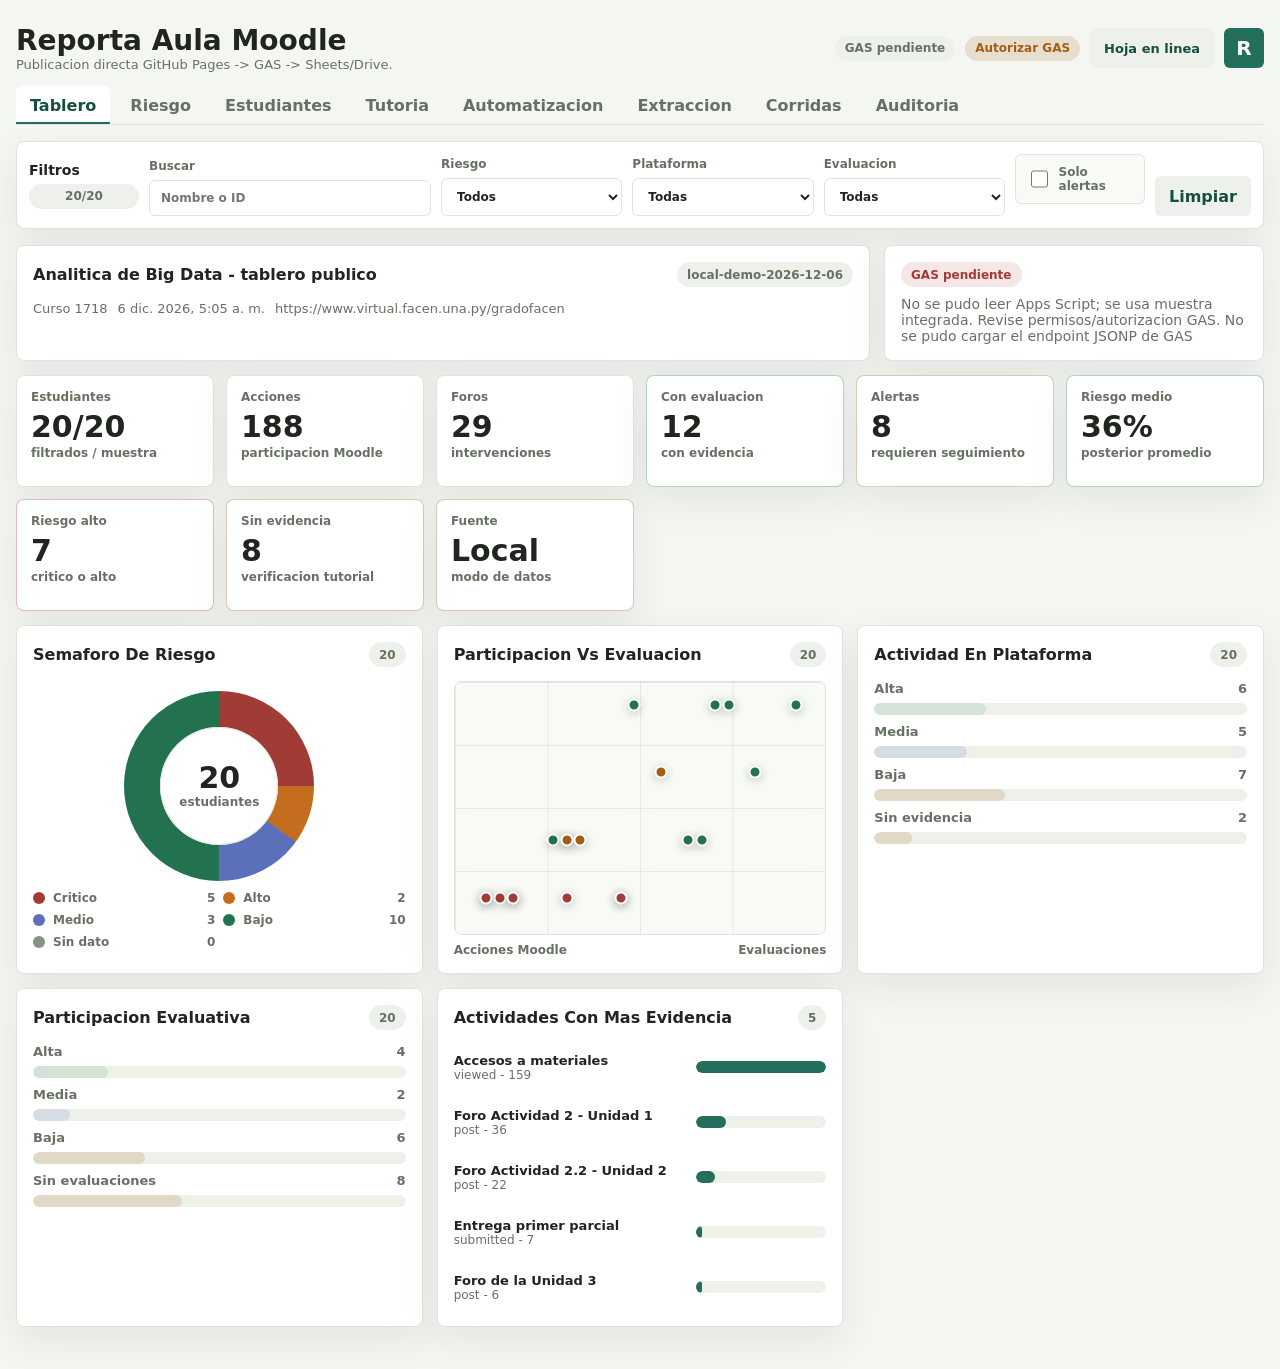
==== index.html @ 9cd5f667 "fix: conectar app con GAS y Sheets" ====
<!doctype html>
<html lang="es">
  <head>
    <meta charset="utf-8" />
    <meta name="viewport" content="width=device-width, initial-scale=1" />
    <meta name="theme-color" content="#246f5c" />
    <title>Reporta Aula Moodle</title>
    <link rel="manifest" href="manifest.json" />
    <link rel="stylesheet" href="assets/pages-app.css?v=20260611-gas-direct" />
  </head>
  <body>
    <main class="shell">
      <header class="topbar">
        <div>
          <h1>Reporta Aula Moodle</h1>
          <p id="sheetTarget">GitHub Pages conectado directamente con GAS, Google Sheets y Drive.</p>
        </div>
        <div class="top-actions">
          <span id="authState" class="pill muted">Demo anonima</span>
          <span id="googleState" class="pill">GAS activo</span>
          <a
            class="sheet-button"
            href="https://docs.google.com/spreadsheets/d/1Ro2XmGKp9GH6Hj1zUtn_GW8WaMk4nlfVscO8vLO8a_8/edit?usp=sharing"
            target="_blank"
            rel="noopener noreferrer"
          >Hoja en linea</a>
          <button id="refreshRuns" class="icon-button" title="Actualizar" aria-label="Actualizar">R</button>
        </div>
      </header>

      <nav class="tabs" aria-label="Vistas">
        <button class="tab active" type="button" data-tab="dashboard">Tablero</button>
        <button class="tab" type="button" data-tab="risk">Riesgo</button>
        <button class="tab" type="button" data-tab="students">Estudiantes</button>
        <button class="tab" type="button" data-tab="tutor">Tutoria</button>
        <button class="tab" type="button" data-tab="automation">Automatizacion</button>
        <button class="tab" type="button" data-tab="extract">Extraccion</button>
        <button class="tab" type="button" data-tab="runs">Corridas</button>
        <button class="tab" type="button" data-tab="audit">Auditoria</button>
      </nav>

      <section class="filter-band" aria-label="Filtros globales">
        <div class="filter-heading">
          <strong>Filtros</strong>
          <span id="filterCount" class="pill muted">0/0</span>
        </div>
        <label>
          Buscar
          <input id="globalSearch" type="search" placeholder="Nombre o ID" />
        </label>
        <label>
          Riesgo
          <select id="riskFilter">
            <option value="all">Todos</option>
            <option value="critical-high">Critico y alto</option>
            <option value="critical">Critico</option>
            <option value="high">Alto</option>
            <option value="medium">Medio</option>
            <option value="low">Bajo</option>
          </select>
        </label>
        <label>
          Plataforma
          <select id="platformFilter">
            <option value="all">Todas</option>
            <option value="Alta">Alta</option>
            <option value="Media">Media</option>
            <option value="Baja">Baja</option>
            <option value="Sin evidencia">Sin evidencia</option>
          </select>
        </label>
        <label>
          Evaluacion
          <select id="evaluativeFilter">
            <option value="all">Todas</option>
            <option value="Alta">Alta</option>
            <option value="Media">Media</option>
            <option value="Baja">Baja</option>
            <option value="Sin evaluaciones">Sin evaluaciones</option>
          </select>
        </label>
        <label class="checkline block slim">
          <input id="alertOnly" type="checkbox" />
          Solo alertas
        </label>
        <button id="clearFilters" class="secondary" type="button">Limpiar</button>
      </section>

      <section id="dashboardView" class="view active">
        <section class="dashboard-head">
          <div class="panel course-panel">
            <div class="panel-head">
              <h2 id="courseTitle">Cargando reporte</h2>
              <span id="reportRunId" class="pill muted">--</span>
            </div>
            <div class="course-meta">
              <span id="courseId">Curso --</span>
              <span id="generatedAt">--</span>
              <span id="moodleBase">Moodle</span>
            </div>
          </div>
          <section class="status-card">
            <div>
              <span id="currentStatus" class="pill muted">Cargando</span>
              <p id="statusMessage">Conectando GitHub Pages con Apps Script.</p>
            </div>
          </section>
        </section>

        <section id="kpiGrid" class="kpi-grid"></section>

        <section class="analytics-grid">
          <article class="panel risk-donut-panel">
            <div class="panel-head">
              <h2>Semaforo De Riesgo</h2>
              <span id="riskDonutTotal" class="pill muted">0</span>
            </div>
            <div id="riskDonut" class="donut-wrap"></div>
            <div id="riskDonutLegend" class="legend-grid"></div>
          </article>

          <article class="panel scatter-panel">
            <div class="panel-head">
              <h2>Participacion Vs Evaluacion</h2>
              <span id="scatterTotal" class="pill muted">0</span>
            </div>
            <div id="scatterPlot" class="scatter-plot"></div>
            <div class="axis-copy">
              <span>Acciones Moodle</span>
              <span>Evaluaciones</span>
            </div>
          </article>

          <article class="panel">
            <div class="panel-head">
              <h2>Actividad En Plataforma</h2>
              <span id="platformTotal" class="pill muted">0</span>
            </div>
            <div id="platformBars" class="bar-stack"></div>
          </article>

          <article class="panel">
            <div class="panel-head">
              <h2>Participacion Evaluativa</h2>
              <span id="evaluativeTotal" class="pill muted">0</span>
            </div>
            <div id="evaluativeBars" class="bar-stack"></div>
          </article>

          <article class="panel activity-panel">
            <div class="panel-head">
              <h2>Actividades Con Mas Evidencia</h2>
              <span id="activityCount" class="pill muted">0</span>
            </div>
            <div id="activityBars" class="activity-bars"></div>
          </article>
        </section>
      </section>

      <section id="riskView" class="view">
        <section id="modelKpis" class="kpi-grid compact-wide"></section>
        <section class="risk-layout">
          <article class="panel">
            <div class="panel-head">
              <h2>Probabilidad De Desercion</h2>
              <span id="riskTotal" class="pill muted">0</span>
            </div>
            <div id="riskBars" class="bar-stack"></div>
          </article>

          <article class="panel">
            <div class="panel-head">
              <h2>Bandas De Probabilidad</h2>
              <span id="probabilityBandTotal" class="pill muted">0</span>
            </div>
            <div id="probabilityBands" class="bar-stack"></div>
          </article>

          <article class="panel risk-table-panel">
            <div class="panel-head">
              <h2>Priorizacion</h2>
              <span id="riskHighCount" class="pill muted">0</span>
            </div>
            <div id="riskTable" class="risk-table"></div>
          </article>

          <article class="panel evidence-panel">
            <div class="panel-head">
              <h2>Evidencia Bayesiana</h2>
              <span id="evidenceCount" class="pill muted">0</span>
            </div>
            <div id="evidenceTable" class="evidence-table"></div>
          </article>
        </section>
      </section>

      <section id="studentsView" class="view">
        <section class="students-layout">
          <article class="panel students-panel">
            <div class="panel-head">
              <h2>Estudiantes</h2>
              <span id="studentCount" class="pill muted">0</span>
            </div>
            <div class="student-tools">
              <input id="studentSearch" type="search" placeholder="Buscar" />
              <select id="studentFilter" aria-label="Filtro de estudiantes">
                <option value="all">Todos</option>
                <option value="high-risk">Riesgo alto</option>
                <option value="alerts">Con alerta</option>
                <option value="without-evidence">Sin evidencia</option>
                <option value="without-grades">Sin evaluaciones</option>
              </select>
            </div>
            <div id="studentsTable" class="students-table"></div>
          </article>

          <aside class="panel detail-panel">
            <div class="panel-head">
              <h2>Detalle</h2>
              <span id="detailAlert" class="pill muted">--</span>
            </div>
            <div id="studentDetail" class="student-detail"></div>
          </aside>
        </section>
      </section>

      <section id="tutorView" class="view">
        <section class="tutor-layout">
          <article class="panel">
            <div class="panel-head">
              <h2>Desempeno Del Tutor</h2>
              <span id="tutorLevel" class="pill muted">Sin dato</span>
            </div>
            <div id="tutorKpis" class="kpi-grid compact"></div>
          </article>

          <article class="panel">
            <div class="panel-head">
              <h2>Actividad Tutorial</h2>
              <span id="tutorActivityCount" class="pill muted">0</span>
            </div>
            <div id="tutorActivityBars" class="activity-bars"></div>
          </article>
        </section>
      </section>

      <section id="automationView" class="view">
        <section class="automation-layout">
          <article class="panel">
            <div class="panel-head">
              <h2>Automatizacion Semanal</h2>
              <span id="automationState" class="pill">Propuesta</span>
            </div>
            <div id="automationDetail" class="detail-grid single"></div>
          </article>

          <article class="panel">
            <div class="panel-head">
              <h2>Flujo Previsto</h2>
              <span class="pill muted">Institucional</span>
            </div>
            <div class="timeline-list">
              <div><strong>1</strong><span>Extraer participacion Moodle semanalmente.</span></div>
              <div><strong>2</strong><span>Calcular indicadores y riesgo bayesiano trazable.</span></div>
              <div><strong>3</strong><span>Guardar resumen y auditoria en Google Sheets.</span></div>
              <div><strong>4</strong><span>Guardar evidencias JSON en la carpeta Drive configurada.</span></div>
            </div>
          </article>
        </section>
      </section>

      <section id="extractView" class="view">
        <section class="extract-grid">
          <form id="runForm" class="panel">
            <div class="panel-head">
              <h2>Conexion GAS</h2>
              <span class="pill muted">Sheets + Drive</span>
            </div>
            <label>
              Apps Script Web App
              <input id="gasUrl" name="gas_url" type="url" placeholder="https://script.google.com/macros/s/XXXXX/exec" />
            </label>
            <label>
              Aula Moodle
              <input name="moodle_base_url" type="url" value="https://www.virtual.facen.una.py/gradofacen" />
            </label>
            <div class="grid-two">
              <label>
                Curso ID
                <input name="course_id" type="number" min="1" value="1718" />
              </label>
              <label>
                Hoja de registros
                <input name="spreadsheet_id" value="1Ro2XmGKp9GH6Hj1zUtn_GW8WaMk4nlfVscO8vLO8a_8" readonly />
              </label>
            </div>
            <label>
              Nota
              <textarea name="notes" rows="3">La publicacion GitHub Pages no almacena credenciales. Apps Script usa Script Properties, escribe en Google Sheets y guarda evidencias en Drive.</textarea>
            </label>
            <div class="form-row">
              <button id="runButton" type="submit">Verificar GAS</button>
              <a class="buttonlike secondary" href="https://docs.google.com/spreadsheets/d/1Ro2XmGKp9GH6Hj1zUtn_GW8WaMk4nlfVscO8vLO8a_8/edit?usp=sharing" target="_blank" rel="noopener noreferrer">Abrir hoja</a>
              <a class="buttonlike secondary" href="https://script.google.com/u/0/home/projects/1_wepzWMyJH-DgdhE3Wsu_Ci0QSikfhEcgWJipJdhXAjyYIfEq5up3hz-/edit" target="_blank" rel="noopener noreferrer">Abrir GAS</a>
              <a class="buttonlike secondary" href="https://github.com/diegomezapy/reporta_aula_moodle">Repositorio</a>
            </div>
          </form>

          <article class="panel result-panel">
            <div class="panel-head">
              <h2>Evidencias</h2>
              <span id="fileCount" class="pill muted">0</span>
            </div>
            <div id="files" class="file-list"></div>
          </article>
        </section>
      </section>

      <section id="runsView" class="view">
        <section class="panel runs-panel">
          <div class="panel-head">
            <h2>Corridas</h2>
            <span id="runCount" class="pill muted">0</span>
          </div>
          <div id="runsTable" class="runs-table"></div>
        </section>
      </section>

      <section id="auditView" class="view">
        <section class="panel">
          <div class="panel-head">
            <h2>Auditoria Y Buenas Practicas</h2>
            <span id="auditCount" class="pill muted">0</span>
          </div>
          <div id="auditTable" class="audit-table"></div>
        </section>
      </section>
    </main>
    <script src="assets/pages-app.js?v=20260611-gas-direct"></script>
  </body>
</html>
---- assets/pages-app.css ----
:root {
  color-scheme: light;
  --bg: #f4f6f2;
  --surface: #ffffff;
  --ink: #20251f;
  --muted: #667164;
  --line: #dfe5dc;
  --soft: #f8faf6;
  --accent: #246f5c;
  --accent-strong: #164f42;
  --good: #22724f;
  --mid: #5b6fba;
  --warn: #a35d17;
  --bad: #a13b35;
  --shadow: 0 14px 38px rgba(31, 39, 30, 0.08);
}

* {
  box-sizing: border-box;
}

body {
  margin: 0;
  min-height: 100vh;
  background: var(--bg);
  color: var(--ink);
  font-family: Inter, ui-sans-serif, system-ui, -apple-system, BlinkMacSystemFont, "Segoe UI", sans-serif;
}

.shell {
  width: min(1320px, calc(100vw - 32px));
  margin: 0 auto;
  padding: 24px 0 42px;
}

.topbar,
.top-actions,
.panel-head,
.form-row,
.course-meta,
.student-tools,
.student-badges {
  display: flex;
  align-items: center;
}

.topbar {
  justify-content: space-between;
  gap: 16px;
  margin-bottom: 14px;
}

.top-actions,
.course-meta,
.student-badges {
  gap: 10px;
}

.student-badges {
  flex-wrap: wrap;
}

.student-badges .pill {
  white-space: normal;
  text-align: center;
}

h1,
h2,
p {
  margin: 0;
}

h1 {
  font-size: 28px;
  font-weight: 780;
}

h2 {
  font-size: 16px;
  font-weight: 760;
}

.topbar p,
.course-meta,
.run-message {
  color: var(--muted);
  font-size: 13px;
}

.tabs {
  display: flex;
  gap: 6px;
  margin-bottom: 16px;
  border-bottom: 1px solid var(--line);
}

.tab {
  min-height: 38px;
  background: transparent;
  color: var(--muted);
  border-radius: 6px 6px 0 0;
  padding: 0 14px;
}

.tab.active {
  background: var(--surface);
  color: var(--accent-strong);
  box-shadow: inset 0 -2px 0 var(--accent);
}

.view {
  display: none;
}

.view.active {
  display: block;
}

.buttonlike {
  border: 0;
  border-radius: 8px;
  min-height: 42px;
  padding: 10px 14px;
  display: inline-flex;
  align-items: center;
  justify-content: center;
  background: var(--accent);
  color: #ffffff;
  font-weight: 760;
  text-decoration: none;
}

.buttonlike.secondary {
  border: 1px solid var(--line);
  background: #ffffff;
  color: var(--accent-strong);
}

.timeline-list {
  display: grid;
  gap: 12px;
}

.timeline-list div {
  display: grid;
  grid-template-columns: 34px 1fr;
  gap: 10px;
  align-items: start;
  padding: 12px;
  border: 1px solid var(--line);
  border-radius: 8px;
  background: var(--soft);
}

.timeline-list strong {
  display: grid;
  place-items: center;
  width: 28px;
  height: 28px;
  border-radius: 999px;
  background: var(--accent);
  color: #ffffff;
}

.timeline-list span {
  color: var(--muted);
  line-height: 1.45;
}

.filter-band {
  display: grid;
  grid-template-columns: 110px minmax(220px, 1.4fr) repeat(3, minmax(150px, 0.9fr)) 130px 96px;
  gap: 10px;
  align-items: end;
  margin-bottom: 16px;
  padding: 12px;
  background: var(--surface);
  border: 1px solid var(--line);
  border-radius: 8px;
  box-shadow: var(--shadow);
}

.filter-band label,
.filter-band .checkline {
  margin-bottom: 0;
}

.filter-heading {
  display: grid;
  gap: 6px;
  align-self: center;
}

.filter-heading strong {
  font-size: 14px;
}

.checkline.slim {
  min-height: 42px;
}

.dashboard-head,
.extract-grid {
  display: grid;
  grid-template-columns: 1fr 380px;
  gap: 14px;
  align-items: stretch;
}

.panel,
.status-card {
  background: var(--surface);
  border: 1px solid var(--line);
  border-radius: 8px;
  box-shadow: var(--shadow);
}

.panel {
  padding: 16px;
}

.status-card {
  display: flex;
  align-items: center;
  min-height: 92px;
  padding: 16px;
}

.status-card p {
  margin-top: 9px;
  color: var(--muted);
  font-size: 14px;
}

.panel-head {
  justify-content: space-between;
  gap: 12px;
  margin-bottom: 14px;
}

.course-panel {
  min-height: 92px;
}

.course-meta {
  flex-wrap: wrap;
}

.kpi-grid {
  display: grid;
  grid-template-columns: repeat(6, minmax(140px, 1fr));
  gap: 12px;
  margin: 14px 0;
}

.kpi-grid.compact {
  grid-template-columns: repeat(2, minmax(130px, 1fr));
  margin: 0;
}

.kpi-grid.compact-wide {
  grid-template-columns: repeat(5, minmax(140px, 1fr));
}

.kpi {
  min-height: 112px;
  padding: 14px;
  background: var(--surface);
  border: 1px solid var(--line);
  border-radius: 8px;
  box-shadow: var(--shadow);
}

.kpi span,
.kpi small {
  display: block;
  color: var(--muted);
  font-size: 12px;
  font-weight: 700;
}

.kpi strong {
  display: block;
  margin: 8px 0 4px;
  font-size: 30px;
  line-height: 1;
  overflow-wrap: anywhere;
}

.kpi-grid.compact-wide .kpi strong {
  font-size: 20px;
  line-height: 1.12;
}

.kpi.good {
  border-color: rgba(34, 114, 79, 0.32);
}

.kpi.warn {
  border-color: rgba(163, 93, 23, 0.34);
}

.kpi.bad {
  border-color: rgba(161, 59, 53, 0.34);
}

.analytics-grid {
  display: grid;
  grid-template-columns: repeat(3, minmax(260px, 1fr));
  gap: 14px;
}

.bar-stack,
.activity-bars,
.students-table,
.student-detail,
.file-list,
.runs-table {
  display: grid;
  gap: 9px;
}

.bar-row {
  display: grid;
  gap: 7px;
}

.bar-label {
  display: flex;
  justify-content: space-between;
  color: var(--muted);
  font-size: 13px;
  font-weight: 700;
}

.bar-track,
.thin-track {
  width: 100%;
  height: 12px;
  overflow: hidden;
  border-radius: 999px;
  background: #edf1ea;
}

.bar-fill,
.thin-track div {
  height: 100%;
  border-radius: inherit;
  background: var(--accent);
}

.bar-fill.good,
.pill.good {
  background: rgba(34, 114, 79, 0.12);
  color: var(--good);
}

.bar-fill.mid,
.pill.mid {
  background: rgba(91, 111, 186, 0.16);
  color: var(--mid);
}

.bar-fill.warn,
.pill.warn {
  background: rgba(163, 93, 23, 0.16);
  color: var(--warn);
}

.bar-fill.bad,
.pill.bad {
  background: rgba(161, 59, 53, 0.14);
  color: var(--bad);
}

.bar-fill.neutral,
.pill.neutral {
  background: #eef1eb;
  color: var(--muted);
}

.donut-wrap {
  display: grid;
  place-items: center;
  min-height: 210px;
}

.donut {
  width: min(190px, 70vw);
  aspect-ratio: 1;
  border-radius: 50%;
  display: grid;
  place-items: center;
  position: relative;
}

.donut::after {
  content: "";
  position: absolute;
  width: 62%;
  aspect-ratio: 1;
  border-radius: 50%;
  background: var(--surface);
  box-shadow: inset 0 0 0 1px var(--line);
}

.donut div {
  position: relative;
  z-index: 1;
  display: grid;
  place-items: center;
  gap: 2px;
}

.donut strong {
  font-size: 30px;
  line-height: 1;
}

.donut span {
  color: var(--muted);
  font-size: 12px;
  font-weight: 720;
}

.legend-grid {
  display: grid;
  grid-template-columns: repeat(2, minmax(0, 1fr));
  gap: 8px;
}

.legend-item {
  display: grid;
  grid-template-columns: 12px 1fr auto;
  gap: 8px;
  align-items: center;
  min-width: 0;
  color: var(--muted);
  font-size: 12px;
}

.legend-item span {
  width: 12px;
  height: 12px;
  border-radius: 999px;
}

.legend-item strong {
  overflow: hidden;
  text-overflow: ellipsis;
  white-space: nowrap;
}

.legend-item em {
  font-style: normal;
  font-weight: 780;
}

.scatter-plot {
  min-height: 254px;
  border: 1px solid var(--line);
  border-radius: 8px;
  background:
    linear-gradient(to right, rgba(102, 113, 100, 0.12) 1px, transparent 1px),
    linear-gradient(to bottom, rgba(102, 113, 100, 0.12) 1px, transparent 1px),
    var(--soft);
  background-size: 25% 25%;
  position: relative;
  overflow: hidden;
}

.scatter-inner {
  position: absolute;
  inset: 14px 16px 18px 18px;
}

.scatter-point {
  position: absolute;
  width: 13px;
  height: 13px;
  min-height: 13px;
  padding: 0;
  border-radius: 50%;
  transform: translate(-50%, -50%);
  border: 2px solid #fff;
  box-shadow: 0 2px 10px rgba(31, 39, 30, 0.24);
}

.scatter-point.bad,
.scatter-point.error {
  background: var(--bad);
}

.scatter-point.warn {
  background: var(--warn);
}

.scatter-point.mid {
  background: var(--mid);
}

.scatter-point.good {
  background: var(--good);
}

.scatter-point.neutral {
  background: var(--muted);
}

.axis-copy {
  display: flex;
  justify-content: space-between;
  margin-top: 8px;
  color: var(--muted);
  font-size: 12px;
  font-weight: 720;
}

.activity-row {
  display: grid;
  grid-template-columns: 1fr 130px;
  gap: 12px;
  align-items: center;
  min-height: 46px;
}

.activity-copy {
  min-width: 0;
}

.activity-copy strong,
.activity-copy span {
  display: block;
  overflow: hidden;
  text-overflow: ellipsis;
  white-space: nowrap;
}

.activity-copy strong {
  font-size: 13px;
}

.activity-copy span {
  color: var(--muted);
  font-size: 12px;
}

.students-layout {
  display: grid;
  grid-template-columns: minmax(0, 1fr) 380px;
  gap: 14px;
  align-items: start;
}

.risk-layout,
.tutor-layout,
.automation-layout {
  display: grid;
  grid-template-columns: 380px minmax(0, 1fr);
  gap: 14px;
  align-items: start;
}

.automation-layout {
  grid-template-columns: minmax(360px, 520px) 1fr;
}

.risk-layout {
  grid-template-columns: minmax(280px, 0.85fr) minmax(280px, 0.85fr) minmax(420px, 1.35fr);
}

.evidence-panel {
  grid-column: span 3;
}

.students-panel,
.detail-panel {
  min-height: 560px;
}

.student-tools {
  gap: 10px;
  margin-bottom: 12px;
}

.student-tools input {
  flex: 1;
}

.student-tools select {
  width: 190px;
}

.student-row {
  display: grid;
  grid-template-columns: minmax(220px, 1fr) 90px 130px 150px 86px;
  gap: 10px;
  align-items: center;
  min-height: 58px;
  padding: 10px 12px;
  border: 1px solid var(--line);
  border-radius: 6px;
  background: var(--surface);
  color: var(--ink);
  text-align: left;
}

.risk-table,
.audit-table,
.evidence-table {
  display: grid;
  gap: 9px;
}

.risk-row,
.audit-row,
.evidence-row {
  display: grid;
  gap: 10px;
  align-items: center;
  min-height: 56px;
  padding: 10px 12px;
  border: 1px solid var(--line);
  border-radius: 6px;
  background: var(--surface);
  color: var(--ink);
  text-align: left;
}

.risk-row {
  grid-template-columns: minmax(240px, 1fr) 90px 92px;
}

.evidence-row {
  grid-template-columns: minmax(260px, 1fr) 88px 104px 82px;
}

.evidence-row small {
  display: block;
  color: var(--muted);
  font-size: 11px;
  font-weight: 720;
}

.risk-row.bad {
  border-left: 4px solid var(--bad);
}

.risk-row.mid {
  border-left: 4px solid var(--mid);
}

.risk-row.good {
  border-left: 4px solid var(--good);
}

.audit-row {
  grid-template-columns: 190px 170px minmax(240px, 1fr) 72px;
}

.audit-row code {
  color: var(--muted);
  overflow-wrap: anywhere;
  white-space: normal;
}

.student-row:hover,
.student-row.selected {
  border-color: rgba(36, 111, 92, 0.55);
  background: #fbfdfb;
}

.student-row.needs-attention {
  border-left: 4px solid var(--warn);
}

.student-main strong,
.student-main small {
  display: block;
  overflow-wrap: anywhere;
}

.student-main small {
  color: var(--muted);
  font-size: 12px;
  margin-top: 3px;
}

.detail-name {
  display: grid;
  gap: 5px;
  padding-bottom: 14px;
  border-bottom: 1px solid var(--line);
}

.detail-name strong {
  font-size: 20px;
}

.detail-name span {
  color: var(--muted);
  overflow-wrap: anywhere;
}

.detail-grid {
  display: grid;
  grid-template-columns: repeat(2, 1fr);
  gap: 10px;
  margin: 14px 0;
}

.detail-grid.single {
  grid-template-columns: repeat(2, 1fr);
  margin: 0;
}

.detail-grid div {
  min-height: 74px;
  padding: 11px;
  border: 1px solid var(--line);
  border-radius: 6px;
  background: var(--soft);
}

.detail-grid span,
label {
  color: var(--muted);
  font-size: 12px;
  font-weight: 720;
}

.detail-grid strong {
  display: block;
  margin-top: 6px;
  overflow-wrap: anywhere;
}

label {
  display: grid;
  gap: 7px;
  margin-bottom: 14px;
}

input,
textarea,
select {
  width: 100%;
  border: 1px solid var(--line);
  border-radius: 6px;
  padding: 10px 11px;
  color: var(--ink);
  background: #fff;
  font: inherit;
  letter-spacing: 0;
}

textarea {
  resize: vertical;
}

input:focus,
textarea:focus,
select:focus {
  outline: 2px solid rgba(36, 111, 92, 0.18);
  border-color: var(--accent);
}

.grid-two {
  display: grid;
  grid-template-columns: 0.75fr 1fr;
  gap: 12px;
}

.form-row {
  justify-content: space-between;
  gap: 12px;
}

.checkline {
  display: flex;
  align-items: center;
  gap: 8px;
  margin: 0;
}

.checkline.block {
  min-height: 42px;
  margin-bottom: 12px;
  padding: 10px 11px;
  border: 1px solid var(--line);
  border-radius: 6px;
  background: var(--soft);
}

.stacked-checks {
  display: grid;
  gap: 10px;
}

.checkline input {
  width: 18px;
  height: 18px;
}

button {
  border: 0;
  border-radius: 6px;
  min-height: 40px;
  padding: 0 14px;
  background: var(--accent);
  color: white;
  font: inherit;
  font-weight: 760;
  cursor: pointer;
}

button:hover {
  background: var(--accent-strong);
}

button:disabled {
  cursor: not-allowed;
  opacity: 0.62;
}

button.secondary {
  background: #eef1eb;
  color: var(--accent-strong);
}

button.secondary:hover {
  background: #dfe8df;
}

.sheet-button {
  display: inline-flex;
  align-items: center;
  justify-content: center;
  min-height: 40px;
  padding: 0 14px;
  border-radius: 6px;
  background: #eef1eb;
  color: var(--accent-strong);
  font-size: 13px;
  font-weight: 760;
  text-decoration: none;
  white-space: nowrap;
}

.sheet-button:hover {
  background: #dfe8df;
}

.icon-button {
  width: 40px;
  padding: 0;
  font-size: 20px;
}

.pill {
  display: inline-flex;
  align-items: center;
  justify-content: center;
  min-height: 25px;
  border-radius: 999px;
  padding: 0 10px;
  background: rgba(36, 111, 92, 0.1);
  color: var(--accent-strong);
  font-size: 12px;
  font-weight: 780;
  white-space: nowrap;
}

.pill.muted {
  background: #eef1eb;
  color: var(--muted);
}

.pill.error {
  background: rgba(161, 59, 53, 0.12);
  color: var(--bad);
}

.file-list {
  grid-template-columns: repeat(auto-fit, minmax(190px, 1fr));
}

.file-list a {
  display: flex;
  align-items: center;
  min-height: 40px;
  padding: 8px 10px;
  border: 1px solid var(--line);
  border-radius: 6px;
  color: var(--accent-strong);
  text-decoration: none;
  font-size: 13px;
  font-weight: 720;
  overflow-wrap: anywhere;
}

.run-row {
  display: grid;
  grid-template-columns: 180px 110px 1fr auto;
  gap: 12px;
  align-items: center;
  min-height: 50px;
  border: 1px solid var(--line);
  border-radius: 6px;
  padding: 10px 12px;
}

.run-row code {
  font-size: 12px;
  color: var(--muted);
}

.empty-state {
  display: grid;
  place-items: center;
  min-height: 180px;
  color: var(--muted);
  border: 1px dashed var(--line);
  border-radius: 8px;
}

@media (max-width: 1080px) {
  .kpi-grid {
    grid-template-columns: repeat(3, 1fr);
  }

  .filter-band {
    grid-template-columns: repeat(2, minmax(0, 1fr));
  }

  .analytics-grid,
  .dashboard-head,
  .extract-grid,
  .students-layout,
  .risk-layout,
  .tutor-layout,
  .automation-layout {
    grid-template-columns: 1fr;
  }

  .evidence-panel {
    grid-column: auto;
  }

  .student-row {
    grid-template-columns: minmax(180px, 1fr) 80px 120px;
  }

  .risk-row,
  .audit-row,
  .evidence-row {
    grid-template-columns: minmax(180px, 1fr) 90px;
  }

  .risk-row .pill,
  .audit-row .pill {
    justify-self: start;
  }

  .student-row > span:nth-child(4) {
    display: none;
  }
}

@media (max-width: 720px) {
  .shell {
    width: min(100vw - 20px, 680px);
    padding-top: 16px;
  }

  .topbar,
  .filter-band,
  .student-tools,
  .form-row,
  .tabs {
    align-items: stretch;
    flex-wrap: wrap;
  }

  .kpi-grid,
  .grid-two,
  .student-row,
  .risk-row,
  .audit-row,
  .evidence-row,
  .run-row,
  .detail-grid,
  .activity-row {
    grid-template-columns: 1fr;
  }

  .student-tools select {
    width: 100%;
  }

  h1 {
    font-size: 24px;
  }
}
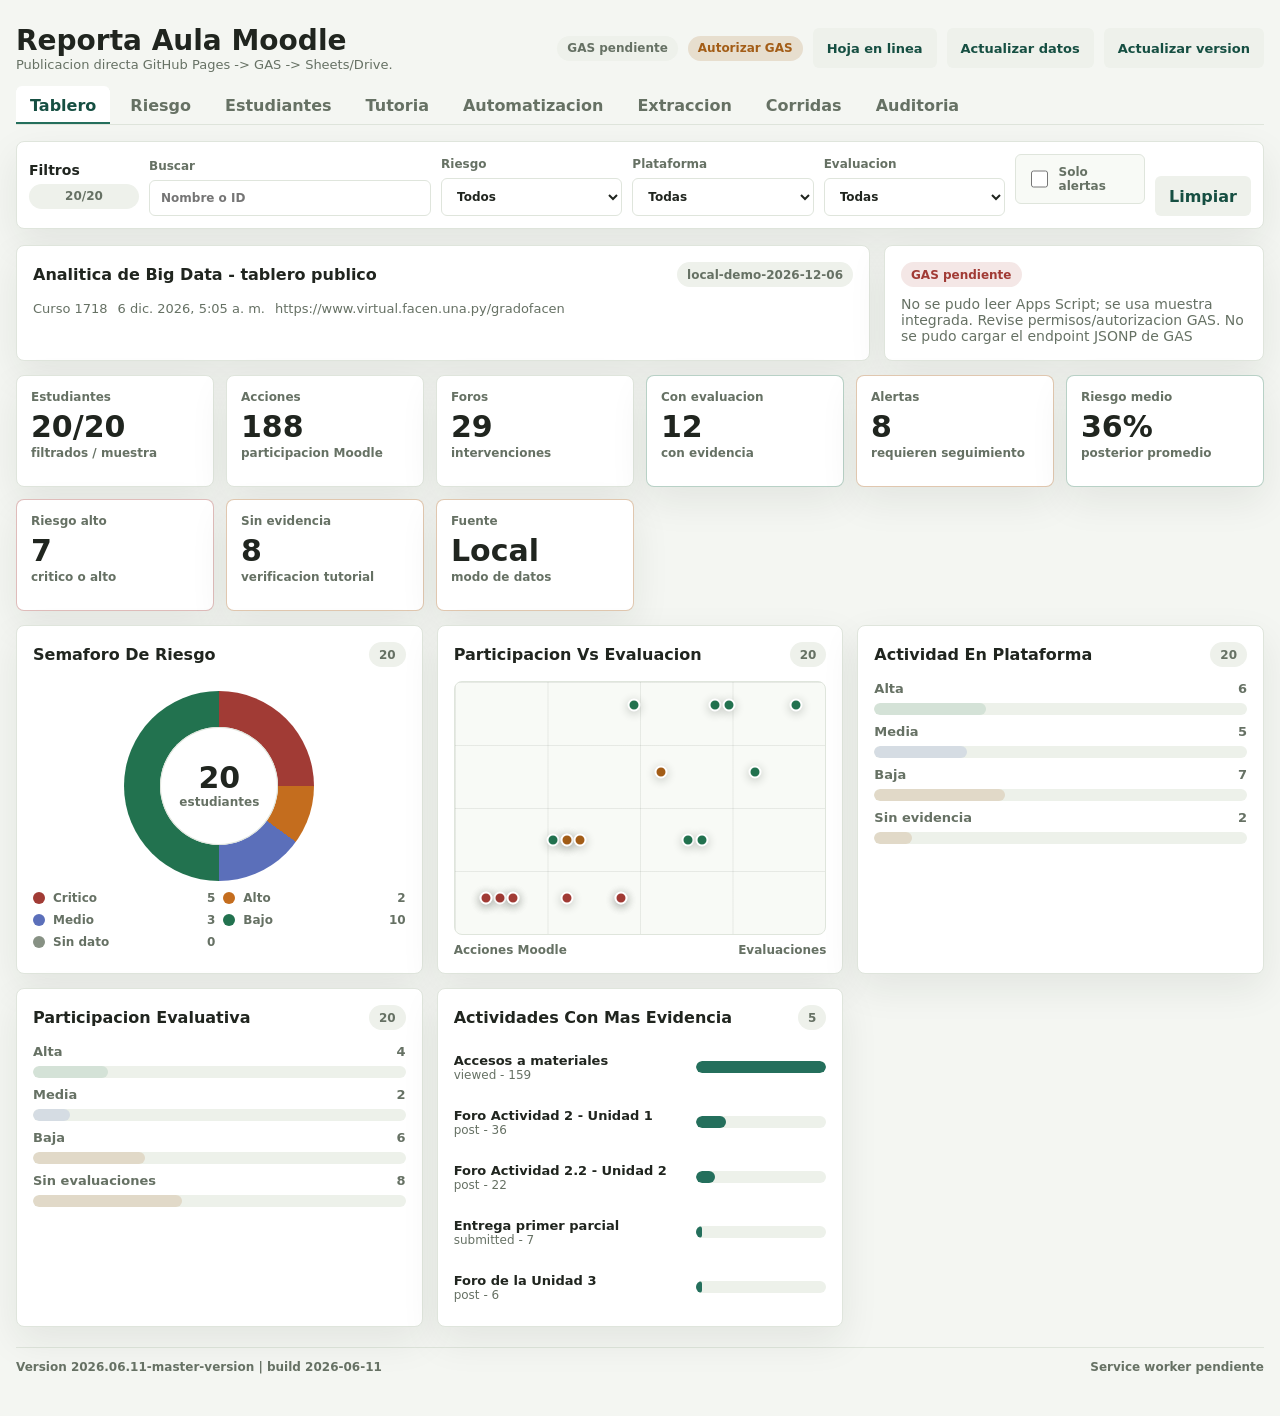
==== commit fe5f8b46: "feat: agregar control de version PWA" ====
--- a/index.html
+++ b/index.html
@@ -6,7 +6,7 @@
     <meta name="theme-color" content="#246f5c" />
     <title>Reporta Aula Moodle</title>
     <link rel="manifest" href="manifest.json" />
-    <link rel="stylesheet" href="assets/pages-app.css?v=20260611-gas-direct" />
+    <link rel="stylesheet" href="assets/pages-app.css?v=20260611-master-version" />
   </head>
   <body>
     <main class="shell">
@@ -24,7 +24,9 @@
             target="_blank"
             rel="noopener noreferrer"
           >Hoja en linea</a>
-          <button id="refreshRuns" class="icon-button" title="Actualizar" aria-label="Actualizar">R</button>
+          <button id="refreshRuns" class="secondary-action" type="button">Actualizar datos</button>
+          <button id="updateVersion" class="secondary-action" type="button">Actualizar version</button>
+          <button id="installApp" class="secondary-action" type="button" hidden>Instalar</button>
         </div>
       </header>
 
@@ -335,7 +337,11 @@
           <div id="auditTable" class="audit-table"></div>
         </section>
       </section>
+      <footer class="app-footer">
+        <span id="versionStamp">Version --</span>
+        <span id="cacheState">Cache pendiente</span>
+      </footer>
     </main>
-    <script src="assets/pages-app.js?v=20260611-gas-direct"></script>
+    <script src="assets/pages-app.js?v=20260611-master-version"></script>
   </body>
 </html>
--- a/assets/pages-app.css
+++ b/assets/pages-app.css
@@ -56,6 +56,11 @@
   gap: 10px;
 }
 
+.top-actions {
+  justify-content: flex-end;
+  flex-wrap: wrap;
+}
+
 .student-badges {
   flex-wrap: wrap;
 }
@@ -852,6 +857,19 @@
   background: #dfe8df;
 }
 
+.secondary-action {
+  min-height: 40px;
+  padding: 0 14px;
+  background: #eef1eb;
+  color: var(--accent-strong);
+  font-size: 13px;
+  white-space: nowrap;
+}
+
+.secondary-action:hover {
+  background: #dfe8df;
+}
+
 .icon-button {
   width: 40px;
   padding: 0;
@@ -925,6 +943,19 @@
   border-radius: 8px;
 }
 
+.app-footer {
+  display: flex;
+  flex-wrap: wrap;
+  justify-content: space-between;
+  gap: 10px;
+  margin-top: 20px;
+  padding: 12px 0 0;
+  border-top: 1px solid var(--line);
+  color: var(--muted);
+  font-size: 12px;
+  font-weight: 720;
+}
+
 @media (max-width: 1080px) {
   .kpi-grid {
     grid-template-columns: repeat(3, 1fr);
@@ -975,6 +1006,7 @@
   }
 
   .topbar,
+  .top-actions,
   .filter-band,
   .student-tools,
   .form-row,
@@ -999,6 +1031,11 @@
     width: 100%;
   }
 
+  .top-actions > *,
+  .app-footer span {
+    flex: 1 1 170px;
+  }
+
   h1 {
     font-size: 24px;
   }
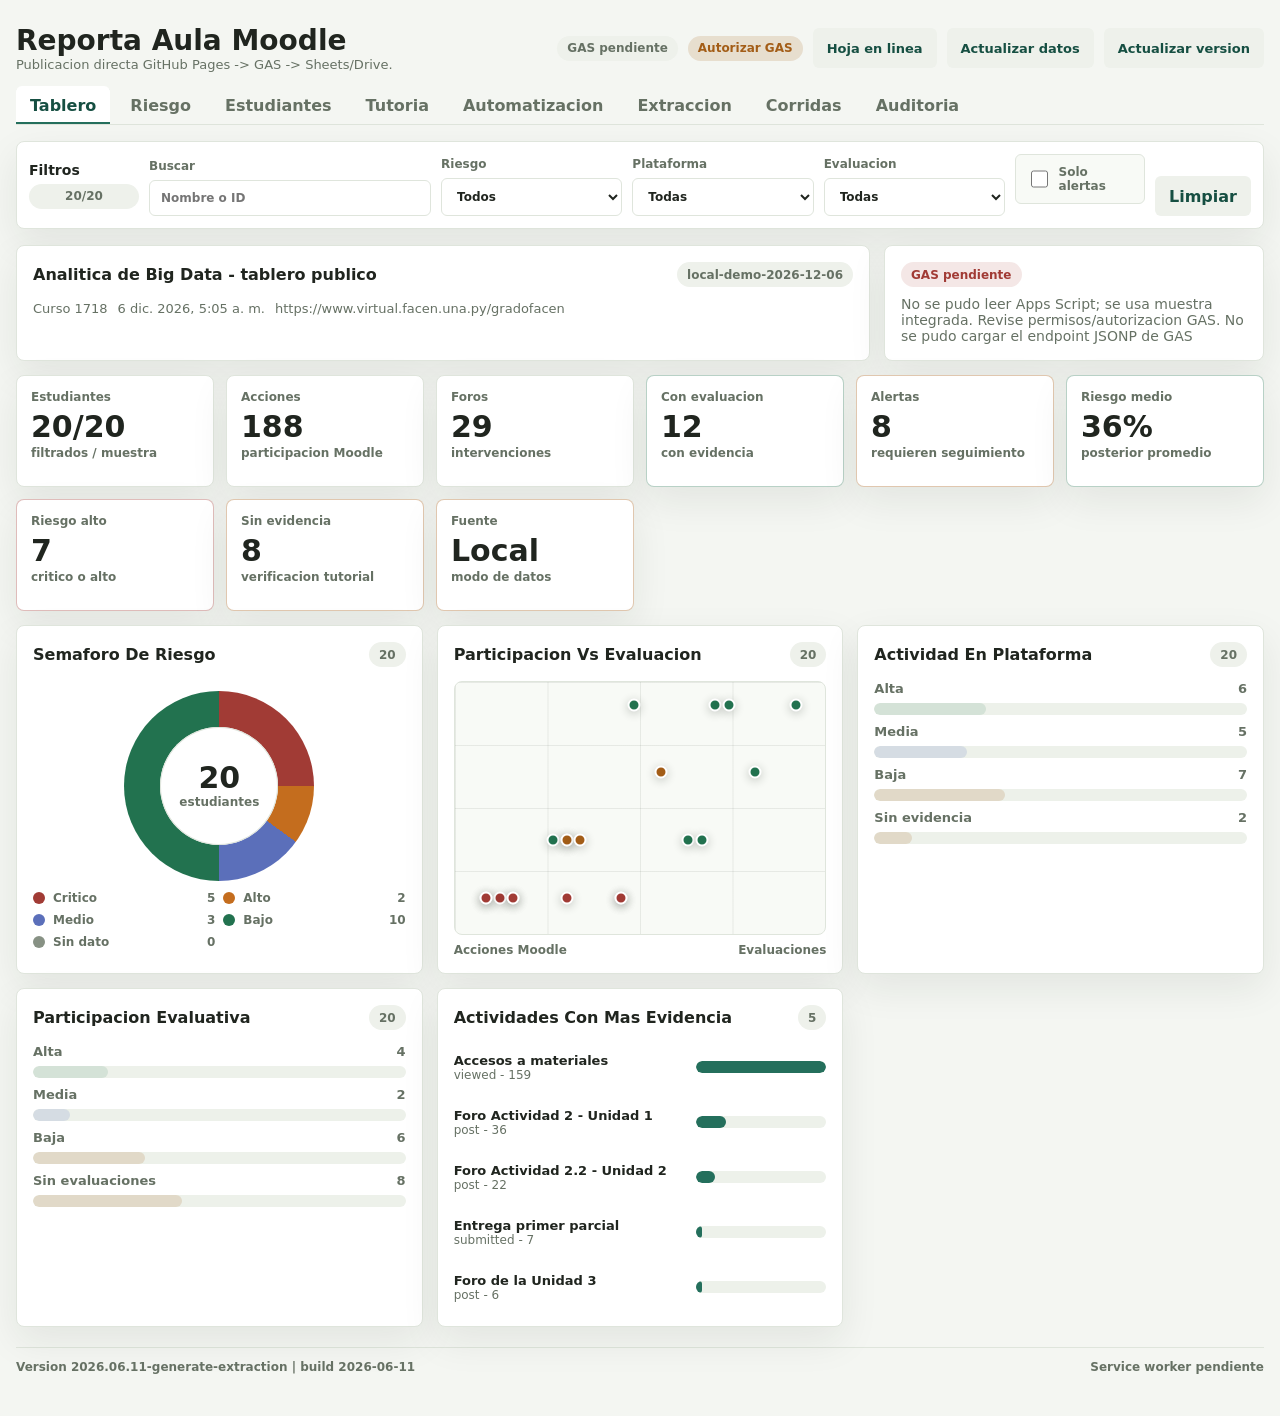
==== commit ebfdceff: "feat: agregar boton generar extraccion" ====
--- a/index.html
+++ b/index.html
@@ -6,7 +6,7 @@
     <meta name="theme-color" content="#246f5c" />
     <title>Reporta Aula Moodle</title>
     <link rel="manifest" href="manifest.json" />
-    <link rel="stylesheet" href="assets/pages-app.css?v=20260611-master-version" />
+    <link rel="stylesheet" href="assets/pages-app.css?v=20260611-generate-extraction" />
   </head>
   <body>
     <main class="shell">
@@ -302,6 +302,7 @@
             </label>
             <div class="form-row">
               <button id="runButton" type="submit">Verificar GAS</button>
+              <button id="generateExtraction" type="button">Generar extraccion</button>
               <a class="buttonlike secondary" href="https://docs.google.com/spreadsheets/d/1Ro2XmGKp9GH6Hj1zUtn_GW8WaMk4nlfVscO8vLO8a_8/edit?usp=sharing" target="_blank" rel="noopener noreferrer">Abrir hoja</a>
               <a class="buttonlike secondary" href="https://script.google.com/u/0/home/projects/1_wepzWMyJH-DgdhE3Wsu_Ci0QSikfhEcgWJipJdhXAjyYIfEq5up3hz-/edit" target="_blank" rel="noopener noreferrer">Abrir GAS</a>
               <a class="buttonlike secondary" href="https://github.com/diegomezapy/reporta_aula_moodle">Repositorio</a>
@@ -342,6 +343,6 @@
         <span id="cacheState">Cache pendiente</span>
       </footer>
     </main>
-    <script src="assets/pages-app.js?v=20260611-master-version"></script>
+    <script src="assets/pages-app.js?v=20260611-generate-extraction"></script>
   </body>
 </html>
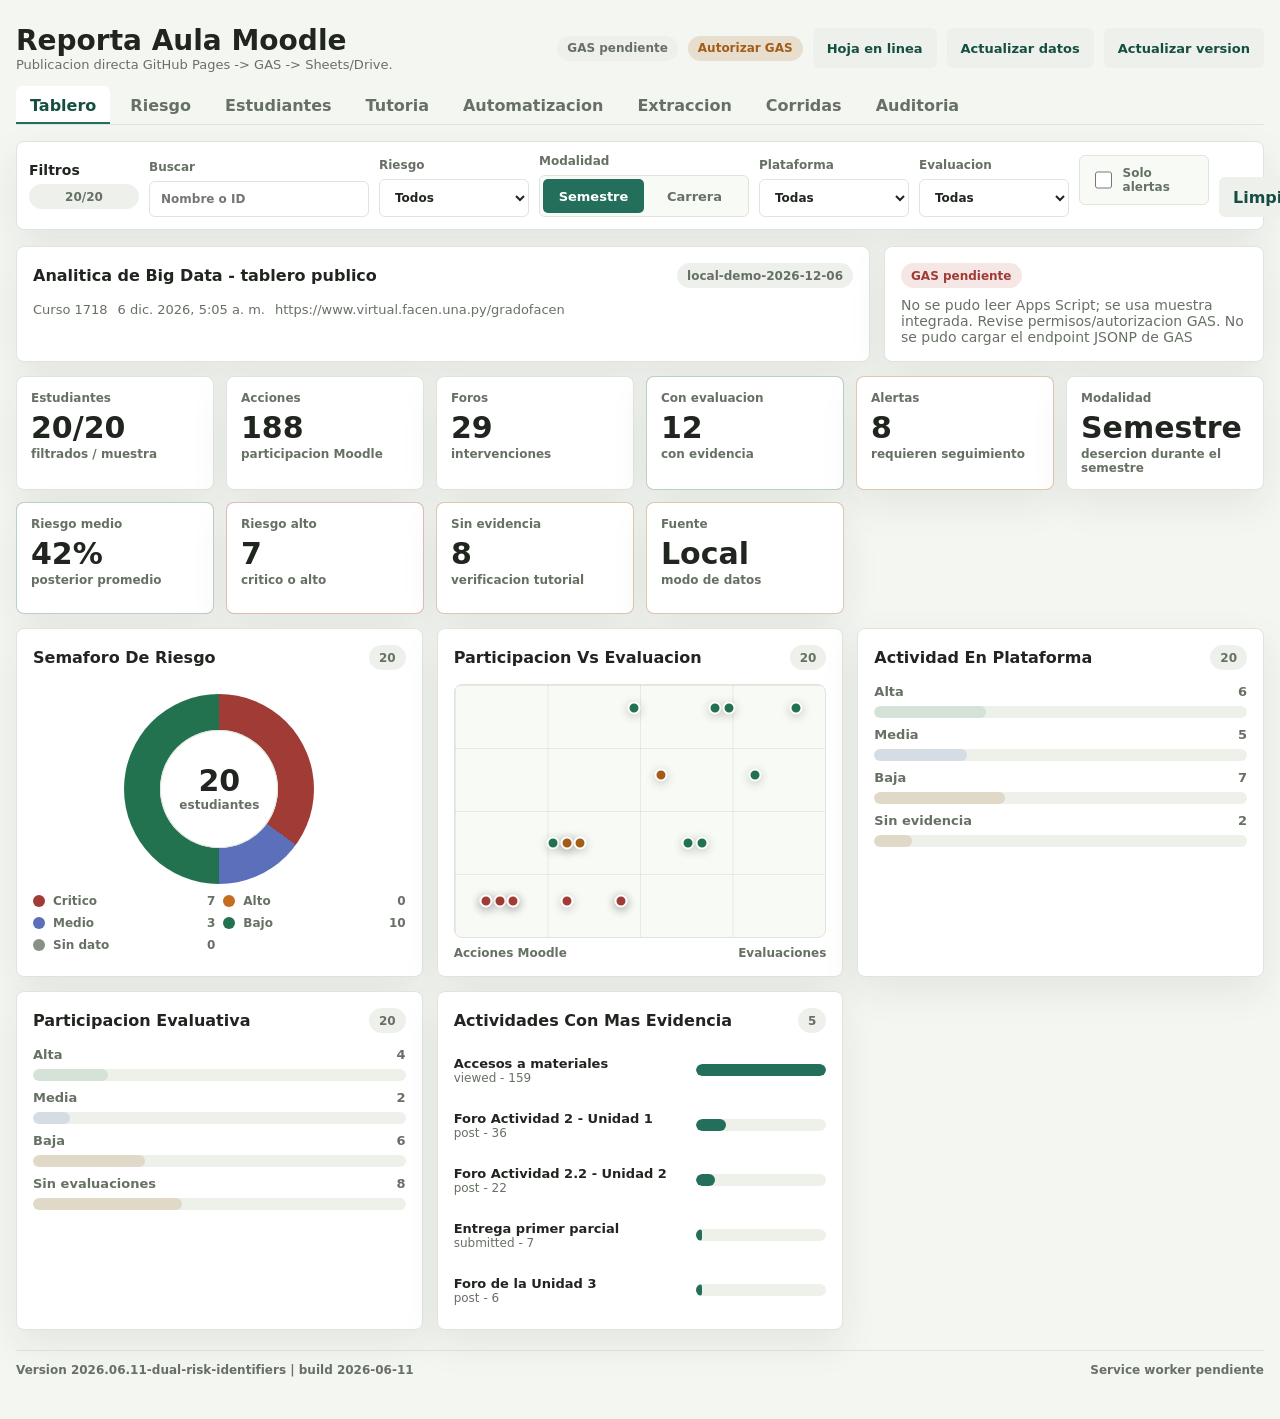
==== commit d8313b73: "feat: agregar riesgos por semestre y carrera" ====
--- a/index.html
+++ b/index.html
@@ -6,7 +6,7 @@
     <meta name="theme-color" content="#246f5c" />
     <title>Reporta Aula Moodle</title>
     <link rel="manifest" href="manifest.json" />
-    <link rel="stylesheet" href="assets/pages-app.css?v=20260611-generate-extraction" />
+    <link rel="stylesheet" href="assets/pages-app.css?v=20260611-dual-risk-identifiers" />
   </head>
   <body>
     <main class="shell">
@@ -61,6 +61,13 @@
             <option value="low">Bajo</option>
           </select>
         </label>
+        <div class="risk-mode-control" aria-label="Modalidad de desercion">
+          <span>Modalidad</span>
+          <div id="riskModeSwitch" class="segmented-control">
+            <button class="active" type="button" data-risk-mode="semester">Semestre</button>
+            <button type="button" data-risk-mode="career">Carrera</button>
+          </div>
+        </div>
         <label>
           Plataforma
           <select id="platformFilter">
@@ -167,6 +174,7 @@
               <h2>Probabilidad De Desercion</h2>
               <span id="riskTotal" class="pill muted">0</span>
             </div>
+            <span id="activeRiskMode" class="pill muted">Semestre</span>
             <div id="riskBars" class="bar-stack"></div>
           </article>
 
@@ -242,6 +250,14 @@
               <span id="tutorActivityCount" class="pill muted">0</span>
             </div>
             <div id="tutorActivityBars" class="activity-bars"></div>
+          </article>
+
+          <article class="panel tutor-roster-panel">
+            <div class="panel-head">
+              <h2>Tutores Identificados</h2>
+              <span id="tutorRosterCount" class="pill muted">0</span>
+            </div>
+            <div id="tutorRoster" class="tutor-roster"></div>
           </article>
         </section>
       </section>
@@ -343,6 +359,6 @@
         <span id="cacheState">Cache pendiente</span>
       </footer>
     </main>
-    <script src="assets/pages-app.js?v=20260611-generate-extraction"></script>
+    <script src="assets/pages-app.js?v=20260611-dual-risk-identifiers"></script>
   </body>
 </html>
--- a/assets/pages-app.css
+++ b/assets/pages-app.css
@@ -175,7 +175,7 @@
 
 .filter-band {
   display: grid;
-  grid-template-columns: 110px minmax(220px, 1.4fr) repeat(3, minmax(150px, 0.9fr)) 130px 96px;
+  grid-template-columns: 110px minmax(220px, 1.25fr) minmax(150px, 0.8fr) minmax(210px, 0.95fr) repeat(2, minmax(150px, 0.8fr)) 130px 96px;
   gap: 10px;
   align-items: end;
   margin-bottom: 16px;
@@ -201,6 +201,41 @@
   font-size: 14px;
 }
 
+.risk-mode-control {
+  display: grid;
+  gap: 7px;
+}
+
+.risk-mode-control > span {
+  color: var(--muted);
+  font-size: 12px;
+  font-weight: 720;
+}
+
+.segmented-control {
+  display: grid;
+  grid-template-columns: repeat(2, 1fr);
+  min-height: 42px;
+  padding: 3px;
+  border: 1px solid var(--line);
+  border-radius: 6px;
+  background: var(--soft);
+}
+
+.segmented-control button {
+  min-height: 34px;
+  padding: 0 10px;
+  border-radius: 5px;
+  background: transparent;
+  color: var(--muted);
+  font-size: 13px;
+}
+
+.segmented-control button.active {
+  background: var(--accent);
+  color: #ffffff;
+}
+
 .checkline.slim {
   min-height: 42px;
 }
@@ -265,7 +300,7 @@
 }
 
 .kpi-grid.compact-wide {
-  grid-template-columns: repeat(5, minmax(140px, 1fr));
+  grid-template-columns: repeat(6, minmax(130px, 1fr));
 }
 
 .kpi {
@@ -579,6 +614,10 @@
   grid-column: span 3;
 }
 
+.tutor-roster-panel {
+  grid-column: span 2;
+}
+
 .students-panel,
 .detail-panel {
   min-height: 560px;
@@ -739,6 +778,27 @@
   display: block;
   margin-top: 6px;
   overflow-wrap: anywhere;
+}
+
+.student-detail h4 {
+  margin: 16px 0 8px;
+  font-size: 13px;
+}
+
+.tutor-roster {
+  display: grid;
+  grid-template-columns: repeat(auto-fit, minmax(260px, 1fr));
+  gap: 10px;
+}
+
+.tutor-card {
+  display: grid;
+  gap: 12px;
+  min-height: 150px;
+  padding: 12px;
+  border: 1px solid var(--line);
+  border-radius: 6px;
+  background: var(--soft);
 }
 
 label {
@@ -895,6 +955,14 @@
   color: var(--muted);
 }
 
+#activeRiskMode {
+  margin-bottom: 12px;
+}
+
+#activeRiskMode + .bar-stack {
+  margin-top: 12px;
+}
+
 .pill.error {
   background: rgba(161, 59, 53, 0.12);
   color: var(--bad);
@@ -976,6 +1044,10 @@
   }
 
   .evidence-panel {
+    grid-column: auto;
+  }
+
+  .tutor-roster-panel {
     grid-column: auto;
   }
 
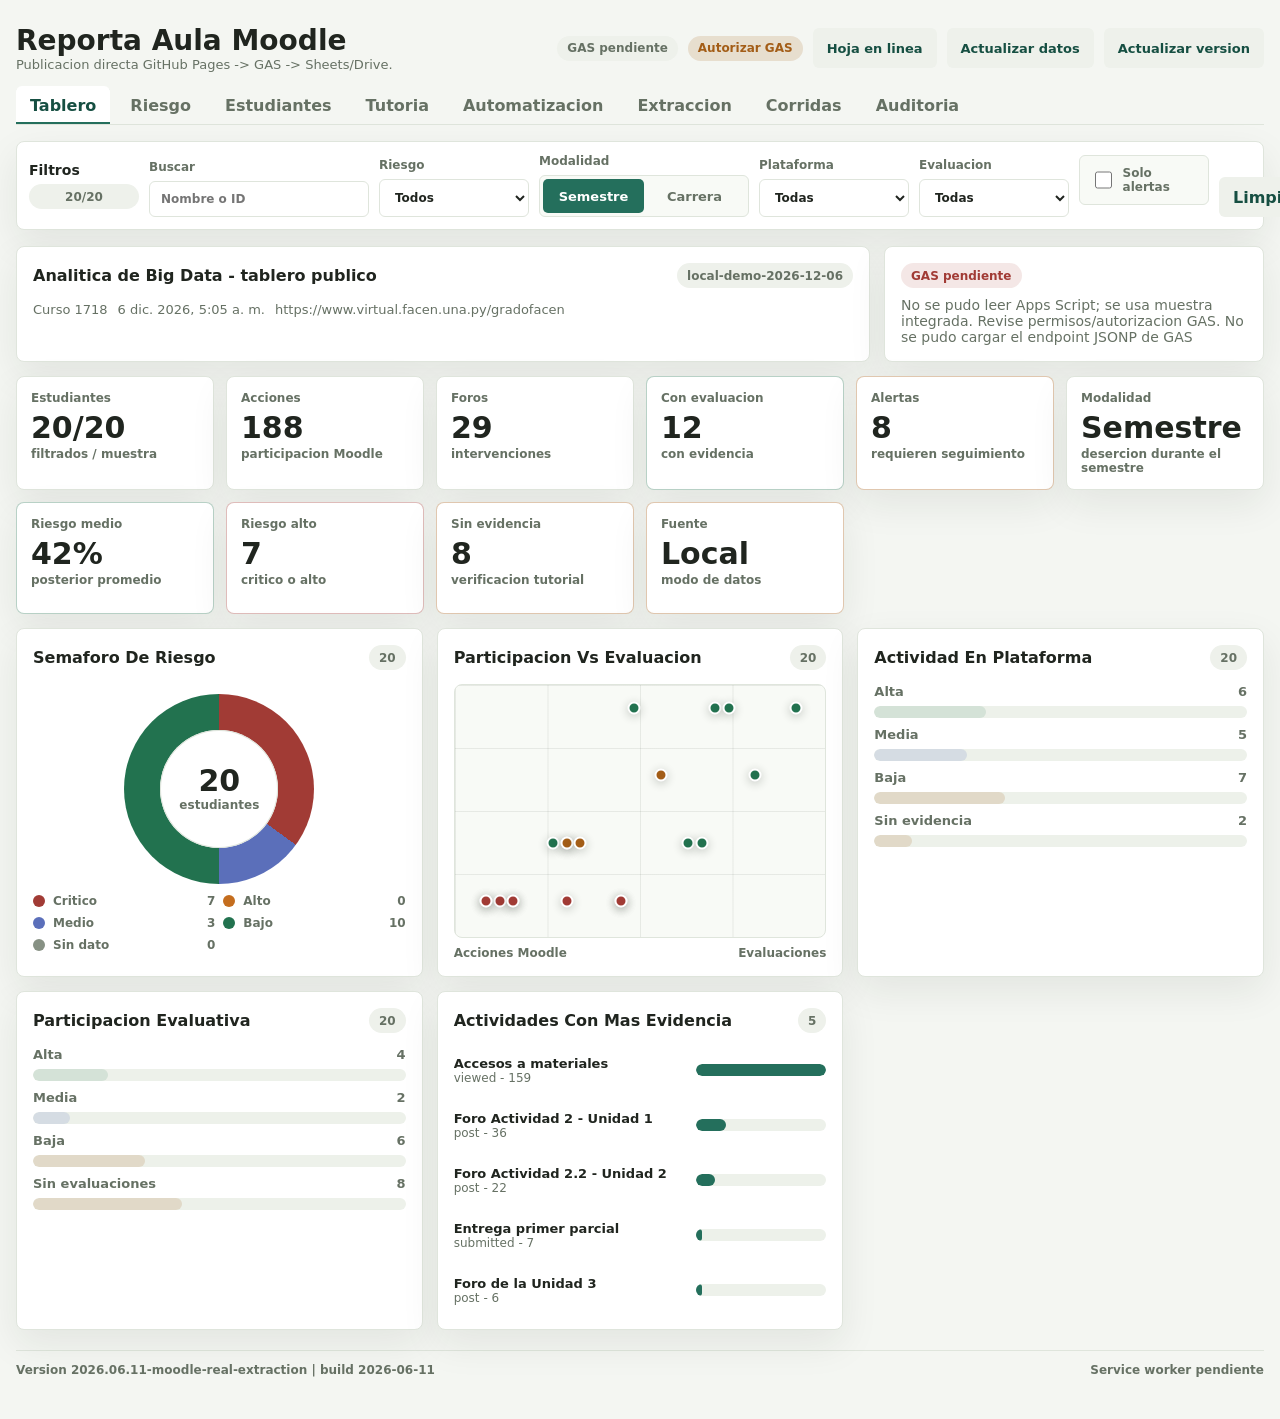
==== commit 17e81b04: "feat: habilitar extraccion moodle real en gas" ====
--- a/index.html
+++ b/index.html
@@ -6,7 +6,7 @@
     <meta name="theme-color" content="#246f5c" />
     <title>Reporta Aula Moodle</title>
     <link rel="manifest" href="manifest.json" />
-    <link rel="stylesheet" href="assets/pages-app.css?v=20260611-dual-risk-identifiers" />
+    <link rel="stylesheet" href="assets/pages-app.css?v=20260611-moodle-real-extraction" />
   </head>
   <body>
     <main class="shell">
@@ -308,17 +308,29 @@
                 <input name="course_id" type="number" min="1" value="1718" />
               </label>
               <label>
+                Actividades max.
+                <input name="max_activities" type="number" min="1" max="60" value="25" />
+              </label>
+            </div>
+            <div class="grid-two">
+              <label>
                 Hoja de registros
                 <input name="spreadsheet_id" value="1Ro2XmGKp9GH6Hj1zUtn_GW8WaMk4nlfVscO8vLO8a_8" readonly />
               </label>
+              <div class="credential-box">
+                <span>Credenciales Moodle</span>
+                <strong id="credentialStatus">Consultando GAS</strong>
+              </div>
             </div>
             <label>
               Nota
-              <textarea name="notes" rows="3">La publicacion GitHub Pages no almacena credenciales. Apps Script usa Script Properties, escribe en Google Sheets y guarda evidencias en Drive.</textarea>
+              <textarea name="notes" rows="3">La publicacion GitHub Pages no almacena credenciales. Apps Script usa Script Properties para iniciar sesion en Moodle, escribe en Google Sheets y guarda evidencias en Drive.</textarea>
             </label>
             <div class="form-row">
               <button id="runButton" type="submit">Verificar GAS</button>
-              <button id="generateExtraction" type="button">Generar extraccion</button>
+              <button id="checkMoodleCredentials" class="secondary" type="button">Ver credenciales GAS</button>
+              <button id="generateExtraction" type="button">Generar extraccion Moodle</button>
+              <button id="generateDemo" class="secondary" type="button">Generar muestra</button>
               <a class="buttonlike secondary" href="https://docs.google.com/spreadsheets/d/1Ro2XmGKp9GH6Hj1zUtn_GW8WaMk4nlfVscO8vLO8a_8/edit?usp=sharing" target="_blank" rel="noopener noreferrer">Abrir hoja</a>
               <a class="buttonlike secondary" href="https://script.google.com/u/0/home/projects/1_wepzWMyJH-DgdhE3Wsu_Ci0QSikfhEcgWJipJdhXAjyYIfEq5up3hz-/edit" target="_blank" rel="noopener noreferrer">Abrir GAS</a>
               <a class="buttonlike secondary" href="https://github.com/diegomezapy/reporta_aula_moodle">Repositorio</a>
@@ -359,6 +371,6 @@
         <span id="cacheState">Cache pendiente</span>
       </footer>
     </main>
-    <script src="assets/pages-app.js?v=20260611-dual-risk-identifiers"></script>
+    <script src="assets/pages-app.js?v=20260611-moodle-real-extraction"></script>
   </body>
 </html>
--- a/assets/pages-app.css
+++ b/assets/pages-app.css
@@ -858,6 +858,26 @@
   background: var(--soft);
 }
 
+.credential-box {
+  display: grid;
+  gap: 6px;
+  min-height: 66px;
+  padding: 10px 11px;
+  border: 1px solid var(--line);
+  border-radius: 6px;
+  background: var(--soft);
+}
+
+.credential-box span {
+  color: var(--muted);
+  font-size: 12px;
+  font-weight: 720;
+}
+
+.credential-box strong {
+  overflow-wrap: anywhere;
+}
+
 .stacked-checks {
   display: grid;
   gap: 10px;
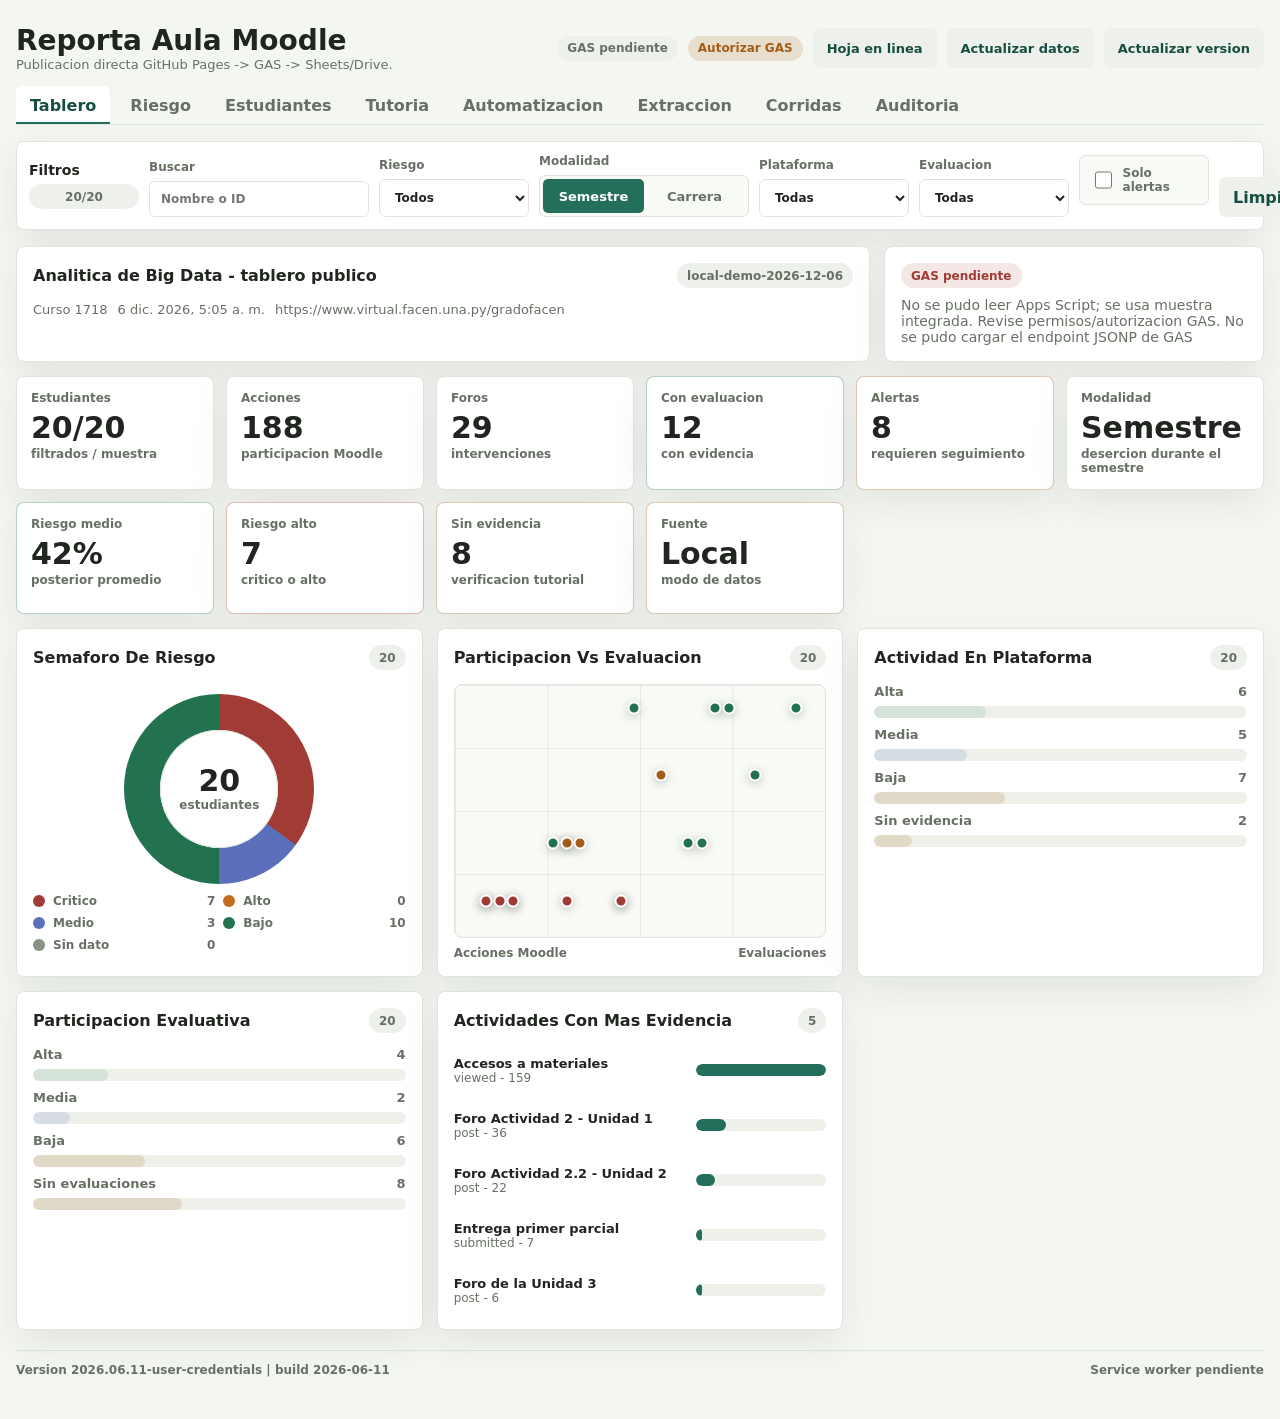
==== commit 98ad9e39: "feat: habilitar credenciales moodle por usuario" ====
--- a/index.html
+++ b/index.html
@@ -6,7 +6,7 @@
     <meta name="theme-color" content="#246f5c" />
     <title>Reporta Aula Moodle</title>
     <link rel="manifest" href="manifest.json" />
-    <link rel="stylesheet" href="assets/pages-app.css?v=20260611-moodle-real-extraction" />
+    <link rel="stylesheet" href="assets/pages-app.css?v=20260611-user-credentials" />
   </head>
   <body>
     <main class="shell">
@@ -318,17 +318,16 @@
                 <input name="spreadsheet_id" value="1Ro2XmGKp9GH6Hj1zUtn_GW8WaMk4nlfVscO8vLO8a_8" readonly />
               </label>
               <div class="credential-box">
-                <span>Credenciales Moodle</span>
-                <strong id="credentialStatus">Consultando GAS</strong>
+                <span>Modo credenciales</span>
+                <strong id="credentialStatus">Carga por usuario</strong>
               </div>
             </div>
             <label>
               Nota
-              <textarea name="notes" rows="3">La publicacion GitHub Pages no almacena credenciales. Apps Script usa Script Properties para iniciar sesion en Moodle, escribe en Google Sheets y guarda evidencias en Drive.</textarea>
+              <textarea name="notes" rows="3">Cada usuario carga sus credenciales en el modulo seguro de Apps Script. La contrasena se usa solo para la corrida y no se guarda en Sheets, Drive ni GitHub Pages.</textarea>
             </label>
             <div class="form-row">
               <button id="runButton" type="submit">Verificar GAS</button>
-              <button id="checkMoodleCredentials" class="secondary" type="button">Ver credenciales GAS</button>
               <button id="generateExtraction" type="button">Generar extraccion Moodle</button>
               <button id="generateDemo" class="secondary" type="button">Generar muestra</button>
               <a class="buttonlike secondary" href="https://docs.google.com/spreadsheets/d/1Ro2XmGKp9GH6Hj1zUtn_GW8WaMk4nlfVscO8vLO8a_8/edit?usp=sharing" target="_blank" rel="noopener noreferrer">Abrir hoja</a>
@@ -336,6 +335,14 @@
               <a class="buttonlike secondary" href="https://github.com/diegomezapy/reporta_aula_moodle">Repositorio</a>
             </div>
           </form>
+
+          <article class="panel secure-extractor-panel">
+            <div class="panel-head">
+              <h2>Carga segura Moodle</h2>
+              <a id="openSecureExtractor" class="buttonlike secondary" href="https://script.google.com/macros/s/AKfycbxuC1G3DN8tRh__ytHyaYYr24jWK_8-sxRuuuwl2jtMPzTMyLfFAcBkZ32xGdF0FtLTDA/exec?view=extractor" target="_blank" rel="noopener noreferrer">Abrir modulo</a>
+            </div>
+            <iframe id="gasExtractorFrame" class="gas-extractor-frame" title="Carga segura de credenciales Moodle por Apps Script"></iframe>
+          </article>
 
           <article class="panel result-panel">
             <div class="panel-head">
@@ -371,6 +378,6 @@
         <span id="cacheState">Cache pendiente</span>
       </footer>
     </main>
-    <script src="assets/pages-app.js?v=20260611-moodle-real-extraction"></script>
+    <script src="assets/pages-app.js?v=20260611-user-credentials"></script>
   </body>
 </html>
--- a/assets/pages-app.css
+++ b/assets/pages-app.css
@@ -842,6 +842,24 @@
   gap: 12px;
 }
 
+.secure-extractor-panel {
+  display: grid;
+  gap: 12px;
+  min-height: 520px;
+}
+
+.gas-extractor-frame {
+  width: 100%;
+  min-height: 460px;
+  border: 1px solid var(--line);
+  border-radius: 8px;
+  background: var(--soft);
+}
+
+.result-panel {
+  grid-column: 1 / -1;
+}
+
 .checkline {
   display: flex;
   align-items: center;
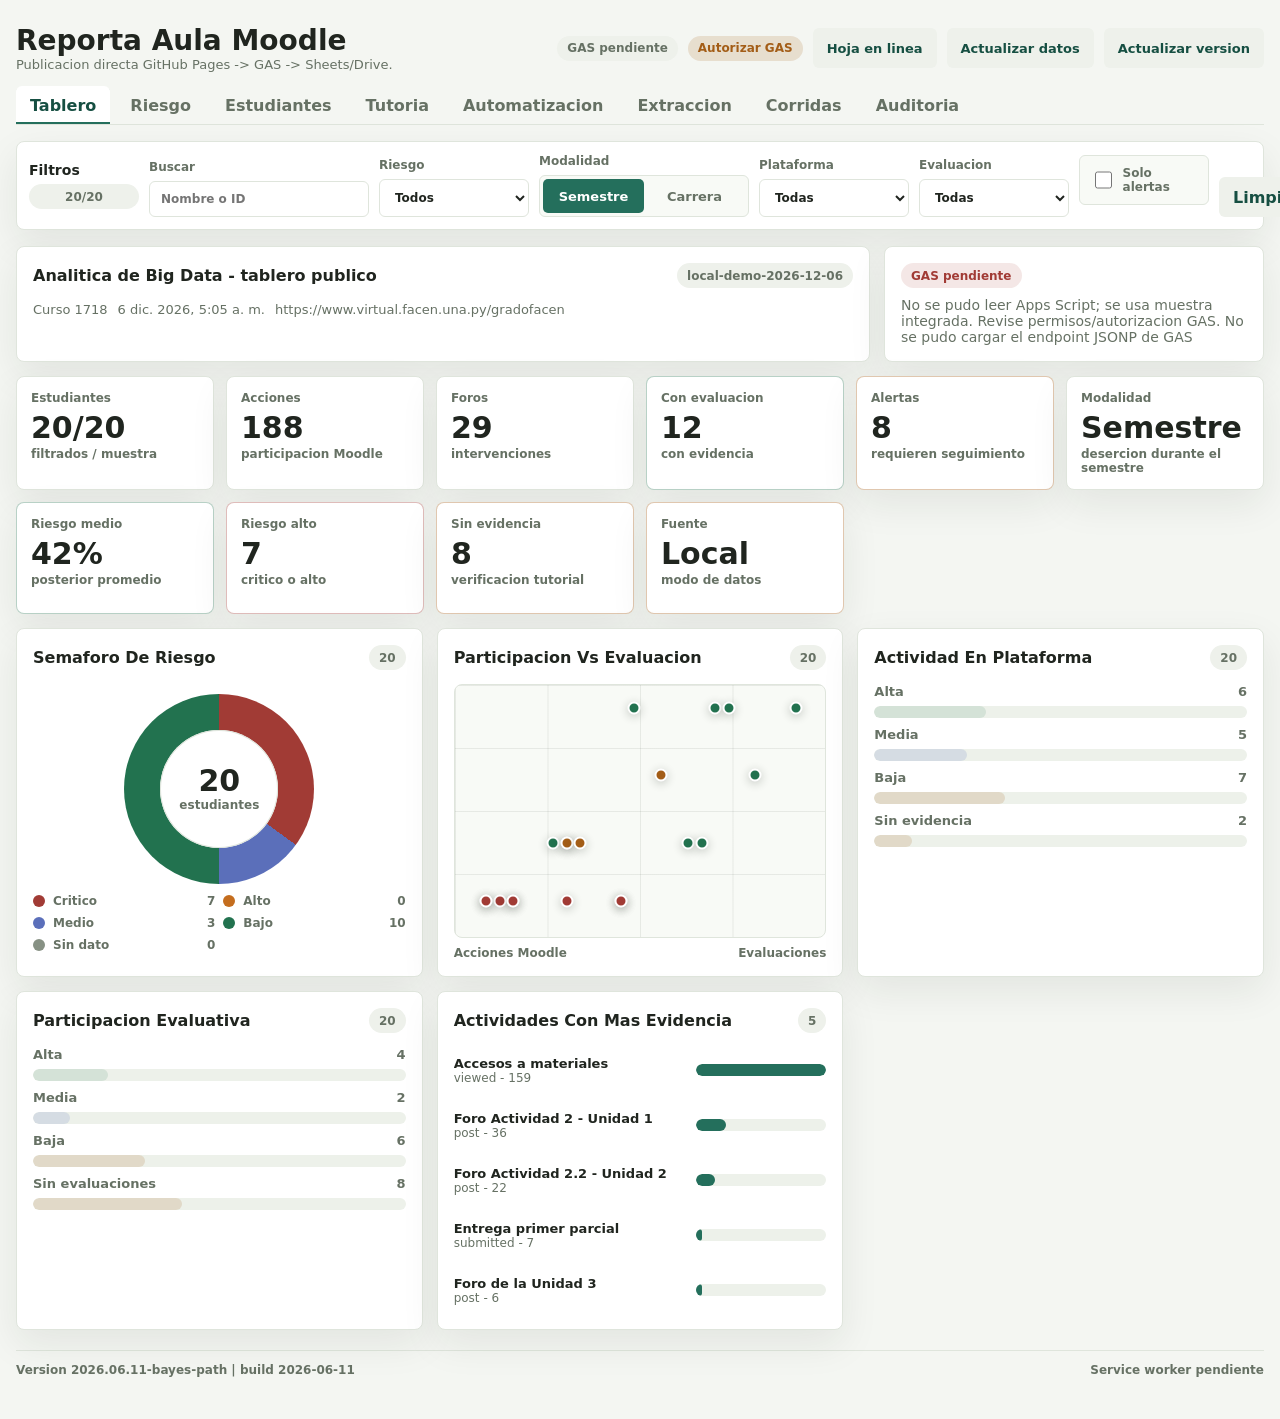
==== commit 22e4864c: "feat: agregar ruta visual bayesiana" ====
--- a/index.html
+++ b/index.html
@@ -6,7 +6,7 @@
     <meta name="theme-color" content="#246f5c" />
     <title>Reporta Aula Moodle</title>
     <link rel="manifest" href="manifest.json" />
-    <link rel="stylesheet" href="assets/pages-app.css?v=20260611-user-credentials" />
+    <link rel="stylesheet" href="assets/pages-app.css?v=20260611-bayes-path" />
   </head>
   <body>
     <main class="shell">
@@ -194,6 +194,32 @@
             <div id="riskTable" class="risk-table"></div>
           </article>
 
+          <article class="panel bayes-panel">
+            <div class="panel-head">
+              <h2>Ruta Bayesiana Del Pronostico</h2>
+              <span id="bayesStepCount" class="pill muted">0</span>
+            </div>
+            <div class="bayes-summary">
+              <div>
+                <span>Caso trazado</span>
+                <strong id="bayesSubject">Sin datos</strong>
+              </div>
+              <div>
+                <span>Prior</span>
+                <strong id="bayesPrior">0%</strong>
+              </div>
+              <div>
+                <span>Posterior</span>
+                <strong id="bayesPosterior">0%</strong>
+              </div>
+              <div>
+                <span>Ajuste total</span>
+                <strong id="bayesDelta">0 pp</strong>
+              </div>
+            </div>
+            <div id="bayesFlow" class="bayes-flow"></div>
+          </article>
+
           <article class="panel evidence-panel">
             <div class="panel-head">
               <h2>Evidencia Bayesiana</h2>
@@ -378,6 +404,6 @@
         <span id="cacheState">Cache pendiente</span>
       </footer>
     </main>
-    <script src="assets/pages-app.js?v=20260611-user-credentials"></script>
+    <script src="assets/pages-app.js?v=20260611-bayes-path"></script>
   </body>
 </html>
--- a/assets/pages-app.css
+++ b/assets/pages-app.css
@@ -610,8 +610,156 @@
   grid-template-columns: minmax(280px, 0.85fr) minmax(280px, 0.85fr) minmax(420px, 1.35fr);
 }
 
+.bayes-panel,
 .evidence-panel {
   grid-column: span 3;
+}
+
+.bayes-summary {
+  display: grid;
+  grid-template-columns: minmax(260px, 1fr) repeat(3, minmax(110px, 0.35fr));
+  gap: 10px;
+  margin-bottom: 14px;
+}
+
+.bayes-summary div {
+  min-height: 74px;
+  padding: 11px;
+  border: 1px solid var(--line);
+  border-radius: 6px;
+  background: var(--soft);
+}
+
+.bayes-summary span,
+.bayes-summary strong {
+  display: block;
+  overflow-wrap: anywhere;
+}
+
+.bayes-summary span {
+  color: var(--muted);
+  font-size: 12px;
+  font-weight: 720;
+}
+
+.bayes-summary strong {
+  margin-top: 6px;
+  font-size: 20px;
+}
+
+.bayes-delta-up {
+  color: var(--bad);
+}
+
+.bayes-delta-down {
+  color: var(--good);
+}
+
+.bayes-flow {
+  display: grid;
+  grid-auto-flow: column;
+  grid-auto-columns: minmax(210px, 1fr);
+  gap: 12px;
+  overflow-x: auto;
+  padding-bottom: 4px;
+  scroll-snap-type: x proximity;
+}
+
+.bayes-node {
+  display: grid;
+  align-content: space-between;
+  gap: 10px;
+  min-height: 168px;
+  padding: 12px;
+  border: 1px solid var(--line);
+  border-left-width: 4px;
+  border-radius: 8px;
+  background: var(--surface);
+  scroll-snap-align: start;
+}
+
+.bayes-node.neutral {
+  border-left-color: var(--muted);
+}
+
+.bayes-node.risk-up {
+  border-left-color: var(--bad);
+}
+
+.bayes-node.risk-down {
+  border-left-color: var(--good);
+}
+
+.bayes-node-head {
+  display: grid;
+  grid-template-columns: 30px 1fr;
+  gap: 9px;
+  align-items: start;
+}
+
+.bayes-node-head span {
+  display: grid;
+  place-items: center;
+  width: 28px;
+  height: 28px;
+  border-radius: 999px;
+  background: var(--accent);
+  color: #ffffff;
+  font-size: 12px;
+  font-weight: 780;
+}
+
+.bayes-node-head strong {
+  min-height: 40px;
+  font-size: 13px;
+  line-height: 1.35;
+  overflow-wrap: anywhere;
+}
+
+.bayes-node-meta {
+  display: flex;
+  justify-content: space-between;
+  gap: 8px;
+  color: var(--muted);
+  font-size: 12px;
+  font-weight: 720;
+}
+
+.bayes-meter {
+  height: 11px;
+  overflow: hidden;
+  border-radius: 999px;
+  background: #edf1ea;
+}
+
+.bayes-meter div {
+  height: 100%;
+  border-radius: inherit;
+}
+
+.bayes-meter div.good {
+  background: var(--good);
+}
+
+.bayes-meter div.mid {
+  background: var(--mid);
+}
+
+.bayes-meter div.warn {
+  background: var(--warn);
+}
+
+.bayes-meter div.bad {
+  background: var(--bad);
+}
+
+.bayes-meter div.neutral {
+  background: var(--muted);
+}
+
+.bayes-probability {
+  font-size: 24px;
+  line-height: 1;
 }
 
 .tutor-roster-panel {
@@ -1081,6 +1229,7 @@
     grid-template-columns: 1fr;
   }
 
+  .bayes-panel,
   .evidence-panel {
     grid-column: auto;
   }
@@ -1126,6 +1275,7 @@
   }
 
   .kpi-grid,
+  .bayes-summary,
   .grid-two,
   .student-row,
   .risk-row,
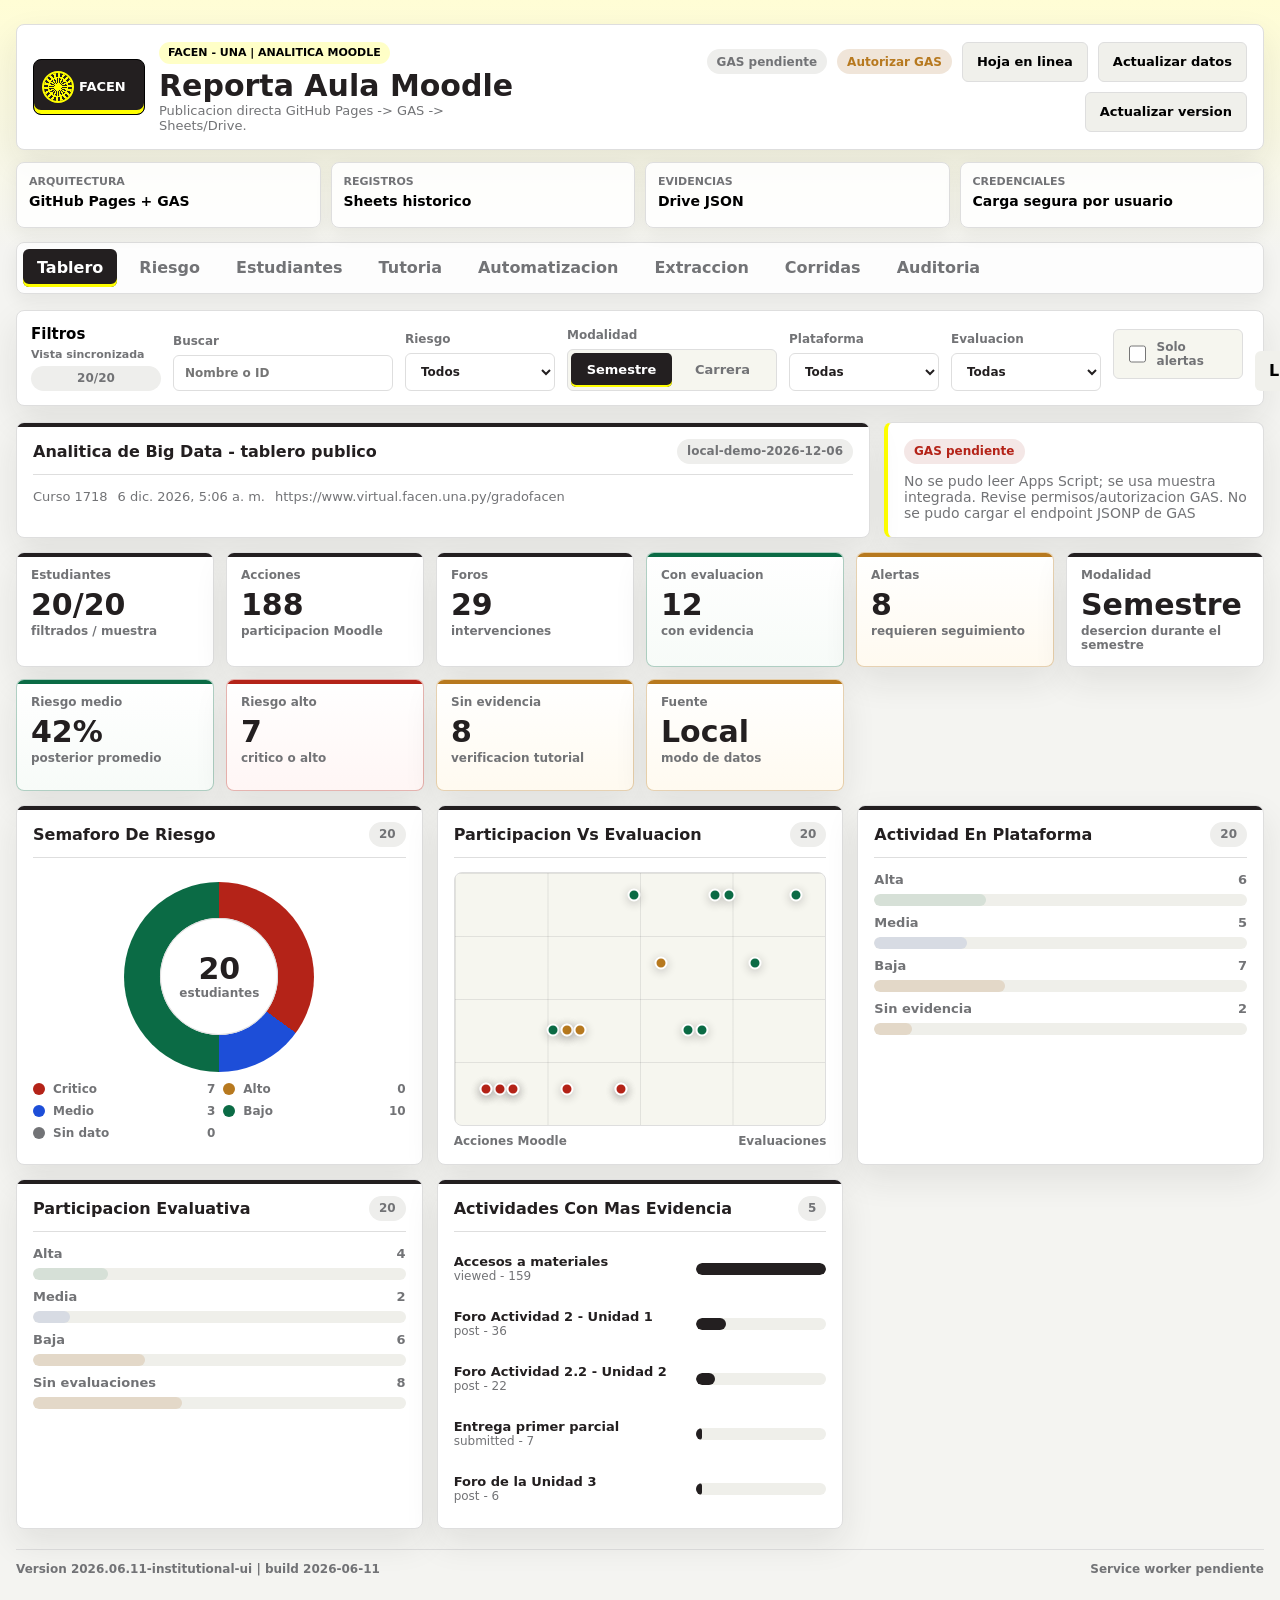
==== commit 8fcefcc7: "feat: aplicar identidad visual facen" ====
--- a/index.html
+++ b/index.html
@@ -3,17 +3,24 @@
   <head>
     <meta charset="utf-8" />
     <meta name="viewport" content="width=device-width, initial-scale=1" />
-    <meta name="theme-color" content="#246f5c" />
+    <meta name="theme-color" content="#231F20" />
     <title>Reporta Aula Moodle</title>
     <link rel="manifest" href="manifest.json" />
-    <link rel="stylesheet" href="assets/pages-app.css?v=20260611-bayes-path" />
+    <link rel="stylesheet" href="assets/pages-app.css?v=20260611-institutional-ui" />
   </head>
   <body>
     <main class="shell">
       <header class="topbar">
-        <div>
-          <h1>Reporta Aula Moodle</h1>
-          <p id="sheetTarget">GitHub Pages conectado directamente con GAS, Google Sheets y Drive.</p>
+        <div class="brand-block">
+          <div class="brand-mark" aria-hidden="true">
+            <span class="brand-flower"></span>
+            <strong>FACEN</strong>
+          </div>
+          <div class="brand-copy">
+            <span class="eyebrow">FACEN - UNA | Analitica Moodle</span>
+            <h1>Reporta Aula Moodle</h1>
+            <p id="sheetTarget">Tablero operativo conectado con GAS, Google Sheets y Drive.</p>
+          </div>
         </div>
         <div class="top-actions">
           <span id="authState" class="pill muted">Demo anonima</span>
@@ -30,6 +37,25 @@
         </div>
       </header>
 
+      <section class="ops-strip" aria-label="Estado operativo">
+        <div>
+          <span>Arquitectura</span>
+          <strong>GitHub Pages + GAS</strong>
+        </div>
+        <div>
+          <span>Registros</span>
+          <strong>Sheets historico</strong>
+        </div>
+        <div>
+          <span>Evidencias</span>
+          <strong>Drive JSON</strong>
+        </div>
+        <div>
+          <span>Credenciales</span>
+          <strong>Carga segura por usuario</strong>
+        </div>
+      </section>
+
       <nav class="tabs" aria-label="Vistas">
         <button class="tab active" type="button" data-tab="dashboard">Tablero</button>
         <button class="tab" type="button" data-tab="risk">Riesgo</button>
@@ -44,6 +70,7 @@
       <section class="filter-band" aria-label="Filtros globales">
         <div class="filter-heading">
           <strong>Filtros</strong>
+          <small>Vista sincronizada</small>
           <span id="filterCount" class="pill muted">0/0</span>
         </div>
         <label>
@@ -404,6 +431,6 @@
         <span id="cacheState">Cache pendiente</span>
       </footer>
     </main>
-    <script src="assets/pages-app.js?v=20260611-bayes-path"></script>
+    <script src="assets/pages-app.js?v=20260611-institutional-ui"></script>
   </body>
 </html>
--- a/assets/pages-app.css
+++ b/assets/pages-app.css
@@ -1,18 +1,26 @@
 :root {
   color-scheme: light;
-  --bg: #f4f6f2;
+  --bg: #f4f4f1;
   --surface: #ffffff;
-  --ink: #20251f;
-  --muted: #667164;
-  --line: #dfe5dc;
-  --soft: #f8faf6;
-  --accent: #246f5c;
-  --accent-strong: #164f42;
-  --good: #22724f;
-  --mid: #5b6fba;
-  --warn: #a35d17;
-  --bad: #a13b35;
-  --shadow: 0 14px 38px rgba(31, 39, 30, 0.08);
+  --surface-raised: #ffffff;
+  --ink: #231f20;
+  --muted: #727376;
+  --line: #dedede;
+  --line-strong: #c8c8c8;
+  --soft: #f6f6ef;
+  --soft-2: #fafaf6;
+  --accent: #231f20;
+  --accent-strong: #000000;
+  --accent-soft: #fff8b8;
+  --gold: #ffff00;
+  --gold-strong: #d7c900;
+  --info: #1d4ed8;
+  --good: #0b6b45;
+  --mid: #1d4ed8;
+  --warn: #b7791f;
+  --bad: #b42318;
+  --shadow: 0 14px 34px rgba(35, 31, 32, 0.09);
+  --shadow-soft: 0 6px 18px rgba(35, 31, 32, 0.07);
 }
 
 * {
@@ -22,13 +30,13 @@
 body {
   margin: 0;
   min-height: 100vh;
-  background: var(--bg);
+  background: linear-gradient(180deg, #fffdd5 0, var(--bg) 250px);
   color: var(--ink);
   font-family: Inter, ui-sans-serif, system-ui, -apple-system, BlinkMacSystemFont, "Segoe UI", sans-serif;
 }
 
 .shell {
-  width: min(1320px, calc(100vw - 32px));
+  width: min(1360px, calc(100vw - 32px));
   margin: 0 auto;
   padding: 24px 0 42px;
 }
@@ -46,8 +54,13 @@
 
 .topbar {
   justify-content: space-between;
-  gap: 16px;
-  margin-bottom: 14px;
+  gap: 18px;
+  margin-bottom: 12px;
+  padding: 16px;
+  background: var(--surface);
+  border: 1px solid var(--line);
+  border-radius: 8px;
+  box-shadow: var(--shadow);
 }
 
 .top-actions,
@@ -61,6 +74,67 @@
   flex-wrap: wrap;
 }
 
+.brand-block {
+  display: flex;
+  align-items: center;
+  gap: 14px;
+  min-width: 0;
+}
+
+.brand-mark {
+  display: grid;
+  grid-template-columns: 28px 1fr;
+  gap: 7px;
+  place-items: center;
+  flex: 0 0 112px;
+  width: 112px;
+  height: 56px;
+  padding: 8px 10px;
+  border: 1px solid #000000;
+  border-radius: 8px;
+  background: #231f20;
+  color: #ffffff;
+  box-shadow: inset 0 -4px 0 var(--gold);
+}
+
+.brand-flower {
+  width: 28px;
+  height: 28px;
+  border-radius: 999px;
+  background:
+    radial-gradient(circle, var(--gold) 0 18%, transparent 19%),
+    repeating-conic-gradient(from 0deg, var(--gold) 0 10deg, transparent 10deg 20deg),
+    radial-gradient(circle, transparent 0 44%, var(--gold) 45% 51%, transparent 52%);
+  box-shadow: 0 0 0 2px var(--gold);
+}
+
+.brand-mark strong {
+  justify-self: start;
+  color: #ffffff;
+  font-size: 13px;
+  font-weight: 860;
+  letter-spacing: 0;
+}
+
+.brand-copy {
+  min-width: 0;
+}
+
+.eyebrow {
+  display: inline-flex;
+  align-items: center;
+  min-height: 22px;
+  margin-bottom: 4px;
+  padding: 0 9px;
+  border-radius: 999px;
+  background: rgba(255, 255, 0, 0.22);
+  color: var(--accent-strong);
+  font-size: 11px;
+  font-weight: 820;
+  letter-spacing: 0;
+  text-transform: uppercase;
+}
+
 .student-badges {
   flex-wrap: wrap;
 }
@@ -77,8 +151,9 @@
 }
 
 h1 {
-  font-size: 28px;
+  font-size: 30px;
   font-weight: 780;
+  letter-spacing: 0;
 }
 
 h2 {
@@ -93,25 +168,67 @@
   font-size: 13px;
 }
 
+.ops-strip {
+  display: grid;
+  grid-template-columns: repeat(4, minmax(0, 1fr));
+  gap: 10px;
+  margin-bottom: 14px;
+}
+
+.ops-strip div {
+  min-width: 0;
+  min-height: 66px;
+  padding: 12px;
+  border: 1px solid var(--line);
+  border-radius: 8px;
+  background: rgba(255, 255, 255, 0.88);
+  box-shadow: var(--shadow-soft);
+}
+
+.ops-strip span,
+.ops-strip strong {
+  display: block;
+  overflow-wrap: anywhere;
+}
+
+.ops-strip span {
+  color: var(--muted);
+  font-size: 11px;
+  font-weight: 800;
+  text-transform: uppercase;
+}
+
+.ops-strip strong {
+  margin-top: 5px;
+  color: var(--accent-strong);
+  font-size: 14px;
+}
+
 .tabs {
   display: flex;
-  gap: 6px;
+  gap: 8px;
   margin-bottom: 16px;
-  border-bottom: 1px solid var(--line);
+  padding: 6px;
+  overflow-x: auto;
+  border: 1px solid var(--line);
+  border-radius: 8px;
+  background: rgba(255, 255, 255, 0.84);
+  box-shadow: var(--shadow-soft);
 }
 
 .tab {
   min-height: 38px;
   background: transparent;
   color: var(--muted);
-  border-radius: 6px 6px 0 0;
+  border-radius: 6px;
   padding: 0 14px;
+  white-space: nowrap;
 }
 
 .tab.active {
-  background: var(--surface);
-  color: var(--accent-strong);
-  box-shadow: inset 0 -2px 0 var(--accent);
+  background: var(--accent);
+  color: #ffffff;
+  box-shadow: inset 0 -3px 0 var(--gold);
 }
 
 .view {
@@ -175,11 +292,11 @@
 
 .filter-band {
   display: grid;
-  grid-template-columns: 110px minmax(220px, 1.25fr) minmax(150px, 0.8fr) minmax(210px, 0.95fr) repeat(2, minmax(150px, 0.8fr)) 130px 96px;
-  gap: 10px;
+  grid-template-columns: 130px minmax(220px, 1.25fr) minmax(150px, 0.8fr) minmax(210px, 0.95fr) repeat(2, minmax(150px, 0.8fr)) 130px 96px;
+  gap: 12px;
   align-items: end;
   margin-bottom: 16px;
-  padding: 12px;
+  padding: 14px;
   background: var(--surface);
   border: 1px solid var(--line);
   border-radius: 8px;
@@ -193,12 +310,20 @@
 
 .filter-heading {
   display: grid;
-  gap: 6px;
+  gap: 5px;
   align-self: center;
+  min-width: 0;
 }
 
 .filter-heading strong {
-  font-size: 14px;
+  color: var(--accent-strong);
+  font-size: 15px;
+}
+
+.filter-heading small {
+  color: var(--muted);
+  font-size: 11px;
+  font-weight: 760;
 }
 
 .risk-mode-control {
@@ -234,6 +359,7 @@
 .segmented-control button.active {
   background: var(--accent);
   color: #ffffff;
+  box-shadow: inset 0 -2px 0 var(--gold);
 }
 
 .checkline.slim {
@@ -254,10 +380,21 @@
   border: 1px solid var(--line);
   border-radius: 8px;
   box-shadow: var(--shadow);
+  min-width: 0;
 }
 
 .panel {
+  position: relative;
+  overflow: hidden;
   padding: 16px;
+}
+
+.panel::before {
+  content: "";
+  position: absolute;
+  inset: 0 0 auto;
+  height: 4px;
+  background: var(--accent);
 }
 
 .status-card {
@@ -265,6 +402,7 @@
   align-items: center;
   min-height: 92px;
   padding: 16px;
+  border-left: 4px solid var(--gold);
 }
 
 .status-card p {
@@ -276,7 +414,15 @@
 .panel-head {
   justify-content: space-between;
   gap: 12px;
+  min-width: 0;
   margin-bottom: 14px;
+  padding-bottom: 10px;
+  border-bottom: 1px solid var(--line);
+}
+
+.panel-head h2 {
+  min-width: 0;
+  overflow-wrap: anywhere;
 }
 
 .course-panel {
@@ -304,12 +450,23 @@
 }
 
 .kpi {
+  position: relative;
+  overflow: hidden;
   min-height: 112px;
-  padding: 14px;
+  padding: 15px 14px 14px;
   background: var(--surface);
   border: 1px solid var(--line);
   border-radius: 8px;
   box-shadow: var(--shadow);
+  min-width: 0;
+}
+
+.kpi::before {
+  content: "";
+  position: absolute;
+  inset: 0 0 auto;
+  height: 4px;
+  background: var(--accent);
 }
 
 .kpi span,
@@ -318,6 +475,7 @@
   color: var(--muted);
   font-size: 12px;
   font-weight: 700;
+  overflow-wrap: anywhere;
 }
 
 .kpi strong {
@@ -334,15 +492,30 @@
 }
 
 .kpi.good {
-  border-color: rgba(34, 114, 79, 0.32);
+  border-color: rgba(11, 107, 69, 0.32);
+  background: linear-gradient(180deg, #ffffff 0, #f7fbf8 100%);
 }
 
 .kpi.warn {
-  border-color: rgba(163, 93, 23, 0.34);
+  border-color: rgba(183, 121, 31, 0.34);
+  background: linear-gradient(180deg, #ffffff 0, #fffaf0 100%);
 }
 
 .kpi.bad {
-  border-color: rgba(161, 59, 53, 0.34);
+  border-color: rgba(180, 35, 24, 0.34);
+  background: linear-gradient(180deg, #ffffff 0, #fff6f5 100%);
+}
+
+.kpi.good::before {
+  background: var(--good);
+}
+
+.kpi.warn::before {
+  background: var(--warn);
+}
+
+.kpi.bad::before {
+  background: var(--bad);
 }
 
 .analytics-grid {
@@ -380,7 +553,7 @@
   height: 12px;
   overflow: hidden;
   border-radius: 999px;
-  background: #edf1ea;
+  background: #efefea;
 }
 
 .bar-fill,
@@ -416,7 +589,7 @@
 
 .bar-fill.neutral,
 .pill.neutral {
-  background: #eef1eb;
+  background: #eeeeec;
   color: var(--muted);
 }
 
@@ -502,8 +675,8 @@
   border: 1px solid var(--line);
   border-radius: 8px;
   background:
-    linear-gradient(to right, rgba(102, 113, 100, 0.12) 1px, transparent 1px),
-    linear-gradient(to bottom, rgba(102, 113, 100, 0.12) 1px, transparent 1px),
+    linear-gradient(to right, rgba(114, 115, 118, 0.16) 1px, transparent 1px),
+    linear-gradient(to bottom, rgba(114, 115, 118, 0.16) 1px, transparent 1px),
     var(--soft);
   background-size: 25% 25%;
   position: relative;
@@ -524,7 +697,7 @@
   border-radius: 50%;
   transform: translate(-50%, -50%);
   border: 2px solid #fff;
-  box-shadow: 0 2px 10px rgba(31, 39, 30, 0.24);
+  box-shadow: 0 2px 10px rgba(35, 31, 32, 0.24);
 }
 
 .scatter-point.bad,
@@ -627,7 +800,8 @@
   padding: 11px;
   border: 1px solid var(--line);
   border-radius: 6px;
-  background: var(--soft);
+  background: var(--soft-2);
+  box-shadow: inset 0 3px 0 rgba(255, 255, 0, 0.55);
 }
 
 .bayes-summary span,
@@ -658,14 +832,15 @@
 .bayes-flow {
   display: grid;
   grid-auto-flow: column;
-  grid-auto-columns: minmax(210px, 1fr);
-  gap: 12px;
+  grid-auto-columns: minmax(224px, 1fr);
+  gap: 14px;
   overflow-x: auto;
-  padding-bottom: 4px;
+  padding: 2px 2px 8px;
   scroll-snap-type: x proximity;
 }
 
 .bayes-node {
+  position: relative;
   display: grid;
   align-content: space-between;
   gap: 10px;
@@ -676,10 +851,21 @@
   border-radius: 8px;
   background: var(--surface);
   scroll-snap-align: start;
+  box-shadow: var(--shadow-soft);
+}
+
+.bayes-node:not(:last-child)::after {
+  content: "";
+  position: absolute;
+  top: 50%;
+  right: -12px;
+  width: 10px;
+  height: 2px;
+  background: var(--line-strong);
 }
 
 .bayes-node.neutral {
-  border-left-color: var(--muted);
+  border-left-color: var(--gold-strong);
 }
 
 .bayes-node.risk-up {
@@ -703,8 +889,8 @@
   width: 28px;
   height: 28px;
   border-radius: 999px;
-  background: var(--accent);
-  color: #ffffff;
+  background: var(--gold);
+  color: var(--accent-strong);
   font-size: 12px;
   font-weight: 780;
 }
@@ -729,7 +915,7 @@
   height: 11px;
   overflow: hidden;
   border-radius: 999px;
-  background: #edf1ea;
+  background: #efefea;
 }
 
 .bayes-meter div {
@@ -818,6 +1004,7 @@
   background: var(--surface);
   color: var(--ink);
   text-align: left;
+  min-width: 0;
 }
 
 .risk-row {
@@ -859,8 +1046,8 @@
 
 .student-row:hover,
 .student-row.selected {
-  border-color: rgba(36, 111, 92, 0.55);
-  background: #fbfdfb;
+  border-color: rgba(35, 31, 32, 0.55);
+  background: #fffef0;
 }
 
 .student-row.needs-attention {
@@ -913,6 +1100,7 @@
   border: 1px solid var(--line);
   border-radius: 6px;
   background: var(--soft);
+  min-width: 0;
 }
 
 .detail-grid span,
@@ -946,7 +1134,7 @@
   padding: 12px;
   border: 1px solid var(--line);
   border-radius: 6px;
-  background: var(--soft);
+  background: var(--soft-2);
 }
 
 label {
@@ -975,7 +1163,7 @@
 input:focus,
 textarea:focus,
 select:focus {
-  outline: 2px solid rgba(36, 111, 92, 0.18);
+  outline: 2px solid rgba(255, 255, 0, 0.38);
   border-color: var(--accent);
 }
 
@@ -1060,7 +1248,7 @@
   min-height: 40px;
   padding: 0 14px;
   background: var(--accent);
-  color: white;
+  color: #ffffff;
   font: inherit;
   font-weight: 760;
   cursor: pointer;
@@ -1076,12 +1264,12 @@
 }
 
 button.secondary {
-  background: #eef1eb;
+  background: #f0f0eb;
   color: var(--accent-strong);
 }
 
 button.secondary:hover {
-  background: #dfe8df;
+  background: #e3e3dc;
 }
 
 .sheet-button {
@@ -1091,7 +1279,8 @@
   min-height: 40px;
   padding: 0 14px;
   border-radius: 6px;
-  background: #eef1eb;
+  border: 1px solid var(--line);
+  background: #f0f0eb;
   color: var(--accent-strong);
   font-size: 13px;
   font-weight: 760;
@@ -1100,20 +1289,21 @@
 }
 
 .sheet-button:hover {
-  background: #dfe8df;
+  background: #e3e3dc;
 }
 
 .secondary-action {
   min-height: 40px;
   padding: 0 14px;
-  background: #eef1eb;
+  border: 1px solid var(--line);
+  background: #f0f0eb;
   color: var(--accent-strong);
   font-size: 13px;
   white-space: nowrap;
 }
 
 .secondary-action:hover {
-  background: #dfe8df;
+  background: #e3e3dc;
 }
 
 .icon-button {
@@ -1129,7 +1319,7 @@
   min-height: 25px;
   border-radius: 999px;
   padding: 0 10px;
-  background: rgba(36, 111, 92, 0.1);
+  background: rgba(255, 255, 0, 0.22);
   color: var(--accent-strong);
   font-size: 12px;
   font-weight: 780;
@@ -1137,7 +1327,7 @@
 }
 
 .pill.muted {
-  background: #eef1eb;
+  background: #eeeeec;
   color: var(--muted);
 }
 
@@ -1215,6 +1405,10 @@
     grid-template-columns: repeat(3, 1fr);
   }
 
+  .ops-strip {
+    grid-template-columns: repeat(2, minmax(0, 1fr));
+  }
+
   .filter-band {
     grid-template-columns: repeat(2, minmax(0, 1fr));
   }
@@ -1265,6 +1459,7 @@
   }
 
   .topbar,
+  .brand-block,
   .top-actions,
   .filter-band,
   .student-tools,
@@ -1274,7 +1469,47 @@
     flex-wrap: wrap;
   }
 
+  .brand-mark {
+    flex-basis: 100%;
+    width: 100%;
+    justify-content: start;
+  }
+
+  .top-actions {
+    display: grid;
+    grid-template-columns: 1fr;
+    width: 100%;
+  }
+
+  .top-actions > *,
+  .top-actions .pill,
+  .top-actions .sheet-button,
+  .top-actions .secondary-action {
+    min-width: 0;
+    width: 100%;
+    white-space: normal;
+    text-align: center;
+  }
+
+  .filter-band {
+    grid-template-columns: 1fr;
+  }
+
+  .tabs {
+    display: grid;
+    grid-template-columns: 1fr;
+  }
+
+  .tab {
+    white-space: normal;
+  }
+
+  .ops-strip {
+    grid-template-columns: 1fr;
+  }
+
   .kpi-grid,
+  .kpi-grid.compact-wide,
   .bayes-summary,
   .grid-two,
   .student-row,
@@ -1291,7 +1526,6 @@
     width: 100%;
   }
 
-  .top-actions > *,
   .app-footer span {
     flex: 1 1 170px;
   }
@@ -1299,4 +1533,8 @@
   h1 {
     font-size: 24px;
   }
-}
+
+  .bayes-node:not(:last-child)::after {
+    display: none;
+  }
+}
